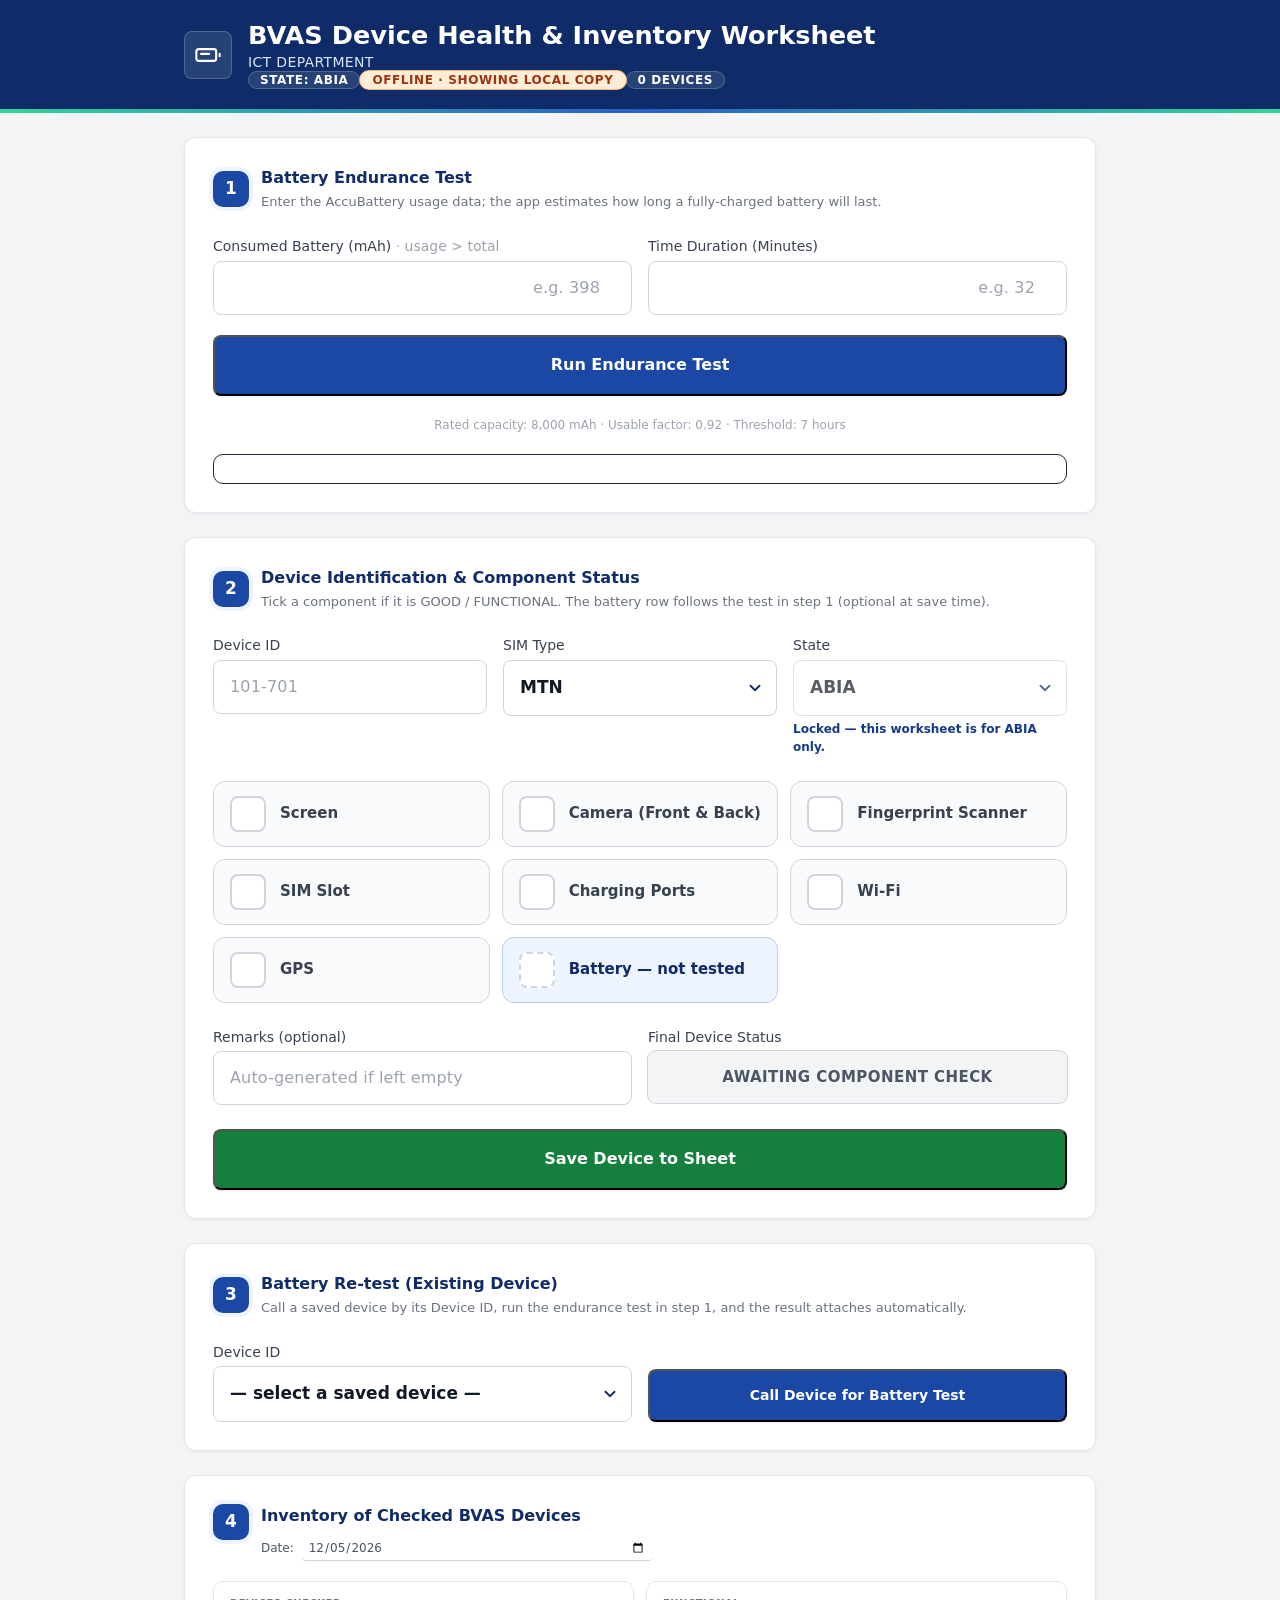
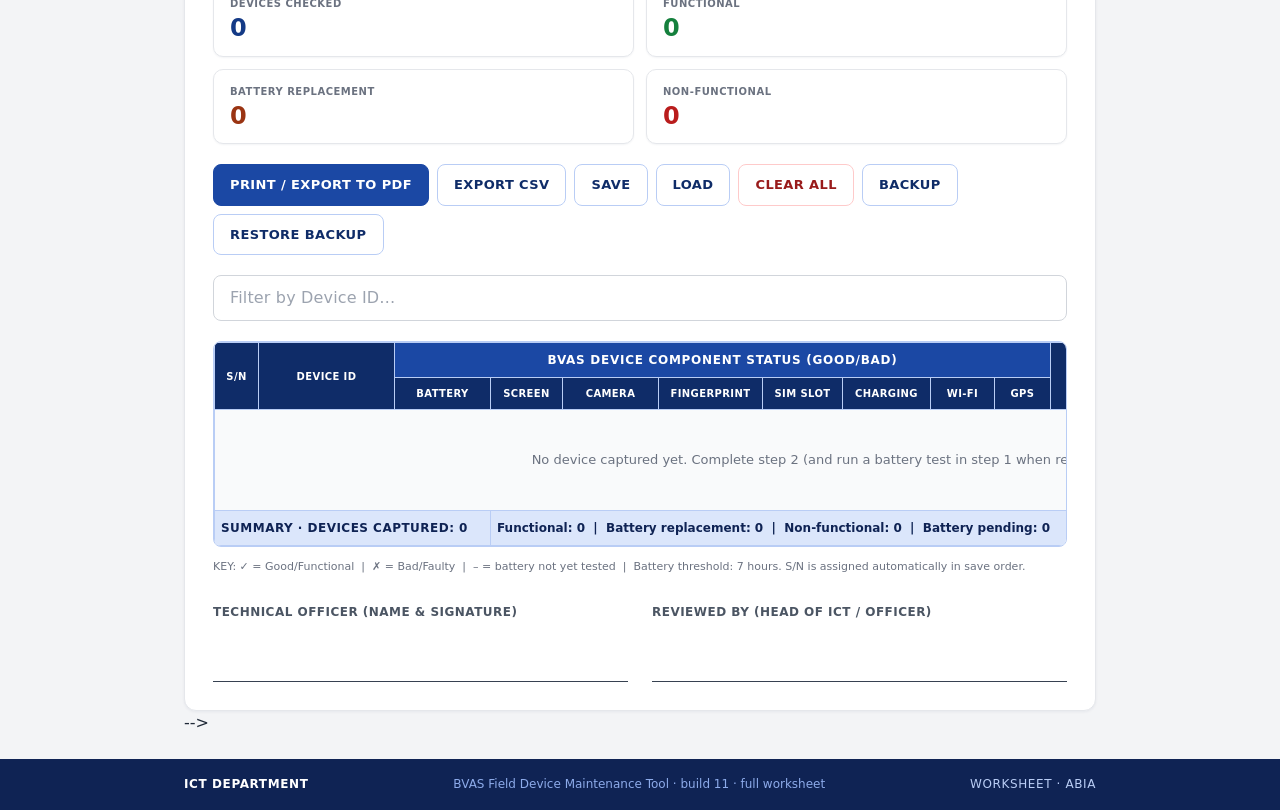
==== abia/index.html @ ea2f1282 "Full worksheet everywhere via path URLs (battery-calculator/<state>); generate per-state dirs; keep " ====
<!DOCTYPE html>
<html lang="en" class="scroll-smooth">
<head>
  <meta charset="UTF-8" />
  <meta name="viewport" content="width=device-width, initial-scale=1.0, viewport-fit=cover" />
  <meta name="description" content="Per-state BVAS device health and inventory worksheet for the ICT Department." />
  <title>BVAS Device Health &amp; Inventory Worksheet | ICT Department</title>
  <meta name="theme-color" content="#0f2354" />
  <link rel="stylesheet" href="styles.css?v=4" />
</head>
<body class="min-h-screen bg-gray-100 text-gray-800 flex flex-col">

  <!-- Header -->
  <header class="bg-brand-800 text-white">
    <div class="max-w-5xl mx-auto px-4 sm:px-6 py-5 flex items-center gap-4">
      <div class="flex h-12 w-12 shrink-0 items-center justify-center rounded-lg bg-white/10 ring-1 ring-white/20">
        <svg class="h-7 w-7 text-white" fill="none" viewBox="0 0 24 24" stroke="currentColor" stroke-width="1.8">
          <rect x="2" y="7" width="17" height="10" rx="2" />
          <path stroke-linecap="round" d="M22 11v2" />
          <path d="M6 11h7" stroke-linecap="round" />
        </svg>
      </div>
      <div class="min-w-0 flex-1">
        <h1 class="fluid-title font-bold leading-tight">BVAS Device Health &amp; Inventory Worksheet</h1>
        <p class="text-brand-100 text-xs sm:text-sm mt-0.5 tracking-wide uppercase">ICT Department</p>
        <div class="mt-1.5 flex flex-wrap items-center gap-1.5">
          <span id="stateChip" class="hidden items-center gap-1 rounded-full bg-white/10 ring-1 ring-white/20 px-3 py-1 text-xs font-bold uppercase tracking-wider"></span>
          <span id="statusPill" class="hidden items-center gap-1.5 rounded-full px-3 py-1 text-xs font-bold uppercase tracking-wider">
            <span id="statusDot" class="h-2 w-2 rounded-full"></span>
            <span id="statusText"></span>
          </span>
          <span id="countPill" class="hidden items-center rounded-full bg-white/10 ring-1 ring-white/20 px-3 py-1 text-xs font-bold uppercase tracking-wider"></span>
        </div>
      </div>
    </div>
    <div class="h-1 bg-gradient-to-r from-green-400 via-brand-500 to-green-400"></div>
  </header>

  <!-- Main -->
  <main class="flex-1 w-full max-w-5xl mx-auto px-4 sm:px-6 pt-6 pb-[max(1.5rem,env(safe-area-inset-bottom))]">

    <!-- Step 1 · Battery Endurance Test -->
    <section id="secBattery" class="card p-5 sm:p-7 no-print">
      <div class="flex items-center gap-3">
        <span class="step-chip">1</span>
        <div>
          <h2 class="section-title">Battery Endurance Test</h2>
          <p class="step-sub">Enter the AccuBattery usage data; the app estimates how long a fully-charged battery will last.</p>
        </div>
      </div>

      <form id="calcForm" class="mt-6 space-y-5">
        <div class="grid grid-cols-1 sm:grid-cols-2 gap-4">
          <label class="block">
            <span class="block text-sm font-medium text-gray-700 mb-1">
              Consumed Battery (mAh)
              <span class="font-normal text-gray-400">&middot; usage &gt; total</span>
            </span>
            <input id="consumed" type="number" inputmode="decimal" step="any" min="0" required placeholder="e.g. 398"
                   class="field text-right" />
          </label>
          <label class="block">
            <span class="block text-sm font-medium text-gray-700 mb-1">Time Duration (Minutes)</span>
            <input id="minutes" type="number" inputmode="decimal" step="any" min="0" required placeholder="e.g. 32"
                   class="field text-right" />
          </label>
        </div>

        <button type="submit"
                class="w-full rounded-lg bg-brand-600 px-4 py-4 text-base font-bold text-white hover:bg-brand-700 active:bg-brand-800 transition shadow-sm">
          Run Endurance Test
        </button>
        <p class="text-center text-xs text-gray-400">Rated capacity: 8,000 mAh &middot; Usable factor: 0.92 &middot; Threshold: 7 hours</p>
      </form>

      <div id="batteryBanner" class="banner hidden"></div>
    </section>

    <!-- Steps 2-4 (device entry / re-test / inventory) restored for shared mode; hidden on state links via .calc-only -->

    <section id="secDevice" class="card p-5 sm:p-7 mt-6 no-print step-beyond">
      <div class="flex items-center gap-3">
        <span class="step-chip">2</span>
        <div>
          <h2 class="section-title">Device Identification &amp; Component Status</h2>
          <p class="step-sub">Tick a component if it is GOOD / FUNCTIONAL. The battery row follows the test in step 1 (optional at save time).</p>
        </div>
      </div>

      <div class="grid grid-cols-1 sm:grid-cols-3 gap-4 mt-6">
        <label class="block">
          <span class="block text-sm font-medium text-gray-700 mb-1">Device ID</span>
          <input id="deviceId" type="text" autocomplete="off" required placeholder="101-701"
                 class="field uppercase" />
        </label>
        <label class="block">
          <span class="block text-sm font-medium text-gray-700 mb-1">SIM Type</span>
          <select id="simType" class="field">
            <option value="MTN">MTN</option>
            <option value="GLO">GLO</option>
            <option value="AIRTEL">AIRTEL</option>
            <option value="9MOBILE">9MOBILE</option>
            <option value="NO SIM">NO SIM</option>
          </select>
        </label>
        <label class="block">
          <span class="block text-sm font-medium text-gray-700 mb-1">State</span>
          <select id="fieldState" class="field"></select>
          <span id="stateLockNote" class="hidden mt-1 block text-xs font-semibold text-brand-700"></span>
        </label>
      </div>

      <div id="checkGrid" class="check-grid mt-6"></div>

      <div class="grid grid-cols-1 sm:grid-cols-2 gap-4 mt-6">
        <label class="block">
          <span class="block text-sm font-medium text-gray-700 mb-1">Remarks (optional)</span>
          <input id="remarks" type="text" autocomplete="off" placeholder="Auto-generated if left empty"
                 class="field" />
        </label>
        <div>
          <span class="block text-sm font-medium text-gray-700 mb-1">Final Device Status</span>
          <div id="finalStatus" class="final-badge bg-gray-100 text-gray-600 ring-gray-300">AWAITING COMPONENT CHECK</div>
        </div>
      </div>

      <button type="button" id="addDevice"
              class="mt-6 w-full rounded-lg bg-green-600 px-4 py-4 text-base font-bold text-white hover:bg-green-700 active:bg-green-800 transition shadow-sm">
        Save Device to Sheet
      </button>
      <p id="formMsg" class="mt-3 text-sm font-semibold text-red-700 hidden"></p>
    </section>
    <section id="secRetest" class="card p-5 sm:p-7 mt-6 no-print step-beyond">
      <div class="flex items-center gap-3">
        <span class="step-chip">3</span>
        <div>
          <h2 class="section-title">Battery Re-test (Existing Device)</h2>
          <p class="step-sub">Call a saved device by its Device ID, run the endurance test in step 1, and the result attaches automatically.</p>
        </div>
      </div>
      <div class="grid grid-cols-1 sm:grid-cols-2 gap-4 mt-6 items-end">
        <label class="block">
          <span class="block text-sm font-medium text-gray-700 mb-1">Device ID</span>
          <select id="retestSelect" class="field"><option value="">— select a saved device —</option></select>
        </label>
        <button type="button" id="retestBtn"
                class="rounded-lg bg-brand-600 px-4 py-3.5 text-sm font-bold text-white hover:bg-brand-700 transition shadow-sm">
          Call Device for Battery Test
        </button>
      </div>
    </section>
    <section id="secSheet" class="card p-5 sm:p-7 mt-6 step-beyond">
      <div class="flex items-start gap-3">
        <span class="step-chip">4</span>
        <div class="flex-1">
          <h2 class="section-title">Inventory of Checked BVAS Devices</h2>
          <div class="mt-2 grid grid-cols-1 sm:grid-cols-2 gap-x-6 gap-y-2 text-xs text-gray-600">
            <label class="flex items-center gap-2">Date:
              <input id="sheetDate" type="date" class="sheet-meta" /></label>
          </div>
        </div>
      </div>

      <div id="stats" class="grid grid-cols-2 sm:grid-cols-4 gap-3 mt-5 print:hidden"></div>

      <div class="flex flex-wrap gap-2 mt-5 print:hidden">
        <button type="button" id="printBtn" class="btn-tool btn-tool-primary">Print / Export to PDF</button>
        <button type="button" id="csvBtn" class="btn-tool">Export CSV</button>
        <button type="button" id="saveBtn" class="btn-tool">Save</button>
        <button type="button" id="loadBtn" class="btn-tool">Load</button>
        <button type="button" id="clearBtn" class="btn-tool btn-tool-danger">Clear All</button>
        <button type="button" id="backupBtn" class="btn-tool" title="Download a JSON backup of this worksheet">Backup</button>
        <button type="button" id="restoreBtn" class="btn-tool" title="Restore a JSON backup">Restore Backup</button>
        <input id="restoreFile" type="file" accept="application/json,.json" class="hidden" />
      </div>

      <div class="mt-5 print:hidden">
        <input id="filterInput" type="search" autocomplete="off" spellcheck="false"
               placeholder="Filter by Device ID…" class="field field-sm" aria-label="Filter by Device ID" />
      </div>

      <div class="table-scroll mt-5">
        <table class="sheet-table" id="inventoryTable">
          <colgroup>
            <col class="w-sn" /><col class="w-id" />
            <col class="w-batt" />
            <col class="w-screen" /><col class="w-camera" /><col class="w-fp" /><col class="w-simslot" />
            <col class="w-charge" /><col class="w-wifi" /><col class="w-gps" />
            <col class="w-sim" /><col class="w-rem" /><col class="w-act" />
          </colgroup>
          <thead class="thead-screen">
            <tr>
              <th rowspan="2" class="col-sn">S/N</th>
              <th rowspan="2" class="sticky-col sticky-col-2">Device ID</th>
              <th colspan="8" class="grp">BVAS Device Component Status (Good/Bad)</th>
              <th rowspan="2">SIM Type</th>
              <th rowspan="2" class="col-remarks">Remarks</th>
              <th rowspan="2" class="col-act print:hidden"></th>
            </tr>
            <tr>
              <th>Battery</th>
              <th>Screen</th>
              <th>Camera</th>
              <th>Finger&shy;print</th>
              <th>SIM Slot</th>
              <th>Charging</th>
              <th>Wi-Fi</th>
              <th>GPS</th>
            </tr>
          </thead>
          <thead class="thead-print">
            <tr>
              <th>S/N</th><th>Device ID</th><th>Battery</th><th>Screen</th><th>Camera</th>
              <th>Fingerprint</th><th>SIM Slot</th><th>Charging</th><th>Wi-Fi</th><th>GPS</th>
              <th>SIM Type</th><th>Remarks</th><th class="print:hidden"></th>
            </tr>
          </thead>
          <tbody id="inventoryBody"></tbody>
          <tfoot id="inventoryFoot"></tfoot>
        </table>
      </div>

      <p class="sheet-note">KEY: &check; = Good/Functional &nbsp;|&nbsp; &#10007; = Bad/Faulty &nbsp;|&nbsp; &ndash; = battery not yet tested &nbsp;|&nbsp; Battery threshold: 7 hours. S/N is assigned automatically in save order.</p>

      <div class="sign-grid">
        <div class="sign-box">
          <p class="sign-role">Technical Officer (Name &amp; Signature)</p>
          <input id="signOfficer" type="text" class="sign-line" autocomplete="off" />
        </div>
        <div class="sign-box">
          <p class="sign-role">Reviewed By (Head of ICT / Officer)</p>
          <input id="signReviewer" type="text" class="sign-line" autocomplete="off" />
        </div>
      </div>
    </section>
    -->
  </main>

  <!-- Footer -->
  <footer class="bg-brand-900 text-brand-200 print:hidden">
    <div class="max-w-5xl mx-auto px-4 sm:px-6 py-4 flex flex-col sm:flex-row items-center justify-between gap-2 text-xs">
      <span class="font-semibold text-white uppercase tracking-wider">ICT Department</span>
      <span class="text-brand-300" id="buildTag">BVAS Field Device Maintenance Tool</span>
      <span id="footerMeta" class="uppercase tracking-wider">Shared worksheet</span>
    </div>
  </footer>

  <!-- Result Modal -->
  <div id="modal" class="fixed inset-0 z-50 hidden items-center justify-center p-4" role="dialog" aria-modal="true" aria-labelledby="modalTitle">
    <div id="modalBackdrop" class="absolute inset-0 bg-brand-900/70"></div>
    <div class="modal-panel relative w-full max-w-md rounded-2xl bg-white shadow-2xl overflow-hidden">
      <div class="bg-brand-800 text-white px-6 py-4 flex items-center justify-between">
        <h2 id="modalTitle" class="text-base font-bold uppercase tracking-wide">Battery Health Result</h2>
        <button id="modalClose" aria-label="Close"
                class="flex h-8 w-8 items-center justify-center rounded-full bg-white/10 hover:bg-white/20 transition">
          <svg class="h-4 w-4" fill="none" viewBox="0 0 24 24" stroke="currentColor" stroke-width="2">
            <path stroke-linecap="round" d="M6 18L18 6M6 6l12 12" />
          </svg>
        </button>
      </div>

      <div class="px-6 py-6">
        <div id="mStatusBadge" class="rounded-lg px-5 py-4 text-center fluid-badge font-extrabold tracking-wide ring-1 bg-green-100 text-green-800 ring-green-300">
          FUNCTIONAL
        </div>

        <p id="mTarget" class="hidden mt-4 rounded-lg bg-brand-50 border border-brand-200 px-4 py-2.5 text-sm font-bold text-brand-800 text-center"></p>

        <div class="mt-5 rounded-lg bg-brand-800 text-white text-center px-4 py-8">
          <p class="text-xs uppercase tracking-widest text-brand-200 font-medium">Estimated Battery Life</p>
          <div class="mt-2 fluid-num font-black leading-none" id="mLifeHours">9.86</div>
          <div class="text-brand-200 text-sm font-semibold mt-1">Hours</div>
        </div>

        <p id="mRecommendation" class="mt-5 rounded-lg bg-emerald-50 border border-emerald-200 px-4 py-3 text-sm text-emerald-800">
          Battery is within acceptable endurance limits.
        </p>

        <button id="mDone" type="button"
                class="mt-6 w-full rounded-lg bg-brand-600 px-4 py-3.5 text-base font-bold text-white hover:bg-brand-700 transition">
          Close
        </button>
      </div>
    </div>
  </div>

  <script>
    const $ = (id) => document.getElementById(id);

    const RATED_CAPACITY = 8000;
    const USABLE_FACTOR = 0.92;
    const MIN_THRESHOLD_HOURS = 7;
    const STORAGE_KEY_BASE = "bvas_inventory_v3";

    const COMPONENTS = [
      { key: "screen",      label: "Screen" },
      { key: "camera",      label: "Camera (Front & Back)" },
      { key: "fingerprint", label: "Fingerprint Scanner" },
      { key: "sim",         label: "SIM Slot" },
      { key: "charging",    label: "Charging Ports" },
      { key: "wifi",        label: "Wi-Fi" },
      { key: "gps",         label: "GPS" }
    ];

    const FUNCTIONAL_COMPONENTS = COMPONENTS.filter((c) => c.key !== "sim");

    const STATES = ["OGUN","ABIA","ADAMAWA","AKWA IBOM","ALABA","ANAMBRA","BAUCHI","BAYELSA","BENUE","BORNO",
      "CROSS RIVER","DELTA","EBONYI","EDO","EKITI","ENUGU","GOMBE","IMO","JIGAWA","KADUNA","KANO","KATSINA",
      "KEBBI","KOGI","KWARA","LAGOS","NASSARAWA","NIGER","OGOMO","OSUN","OYO","PLATEAU","RIVERS","SOKOTO",
      "TARABA","YOBE","ZAMFARA","FCT ABUJA"];

    function normalizeState(s) {
      return String(s || "").toUpperCase()
        .replace(/[-_\s]+/g, " ")
        .replace(/\s*STATE\b/g, "")
        .replace(/\s*FCT\b/g, "")
        .trim();
    }
    const STATE_LOOKUP = {};
    STATES.forEach((s) => { STATE_LOOKUP[normalizeState(s)] = s; });
    STATE_LOOKUP["FCT"] = "FCT ABUJA";
    STATE_LOOKUP["ABUJA"] = "FCT ABUJA";
    // State comes from the URL path: /battery-calculator/ogun  (or /ogun on a LAN root).
    // Legacy ?state=ogun links still work as a fallback. Same LOCKED_STATE => same
    // localStorage key and DB table, so existing data carries over between the two forms.
    function stateFromPath() {
      const segs = String(window.location.pathname || "/").split("/").filter(Boolean);
      let last = segs[segs.length - 1];
      if (last === "index.html") last = segs[segs.length - 2] || "";
      return last || "";
    }
    const RAW_STATE = stateFromPath() || new URLSearchParams(window.location.search).get("state") || "";
    const LOCKED_STATE = STATE_LOOKUP[normalizeState(RAW_STATE)] || null;

    const CALC_ONLY = false;

    function storageKey() {
      return LOCKED_STATE ? STORAGE_KEY_BASE + "_" + LOCKED_STATE.replace(/\s+/g, "_") : STORAGE_KEY_BASE;
    }

    /* ---------- Supabase (per-state database) ----------
       Talks to Supabase's REST API (PostgREST) directly with fetch —
       no external SDK/CDN required. Keys from:
       Dashboard -> Project Settings -> API -> Project URL / anon public key.
       Only active on a state URL (path or legacy ?state=); always syncs to bvas_devices_<state>. */
    const SUPABASE_URL = "https://fabdxxznbalfnsbttqqn.supabase.co";
    const SUPABASE_ANON_KEY = "eyJhbGciOiJIUzI1NiIsInR5cCI6IkpXVCJ9.eyJpc3MiOiJzdXBhYmFzZSIsInJlZiI6ImZhYmR4eHpuYmFsZm5zYnR0cXFuIiwicm9sZSI6ImFub24iLCJpYXQiOjE3OTAyNDQ0MTQsImV4cCI6MjEwNTgyMDQxNH0.NcQRrm9iUop2dutFfPpXwJ6KgTdkyIgj8CZdEdcbaCE";

    const DB = { enabled: false, base: null, table: null };

    function stateTable(name) {
      return "bvas_devices_" + String(name).toLowerCase().replace(/\s+/g, "_");
    }

    function dbHeaders(prefer) {
      const h = {
        "apikey": SUPABASE_ANON_KEY,
        "Authorization": "Bearer " + SUPABASE_ANON_KEY,
        "Content-Type": "application/json"
      };
      if (prefer) h["Prefer"] = prefer;
      return h;
    }

    function configureDb() {
      if (!LOCKED_STATE) return;
      if (!SUPABASE_URL || !SUPABASE_ANON_KEY) { setDbStatus("warn", "db not configured"); return; }
      if (typeof fetch !== "function") { setDbStatus("warn", "no network \u00b7 local only"); return; }
      DB.base = SUPABASE_URL + "/rest/v1";
      DB.table = stateTable(LOCKED_STATE);
      DB.enabled = true;
    }

    function deviceToRow(d) {
      const c = d.comp || {};
      return {
        device_id: d.deviceId,
        ts: d.ts || Date.now(),
        sim_type: d.simType || null,
        state: d.state || LOCKED_STATE,
        screen: !!c.screen, camera: !!c.camera, fingerprint: !!c.fingerprint,
        sim: !!c.sim, charging: !!c.charging, wifi: !!c.wifi, gps: !!c.gps,
        battery_ok: d.batteryOk,
        battery_hours: d.hours,
        status: d.status || null,
        remarks: d.remarks || null
      };
    }

    function rowToDevice(r) {
      return {
        deviceId: r.device_id,
        ts: r.ts,
        simType: r.sim_type,
        state: r.state,
        comp: {
          screen: !!r.screen, camera: !!r.camera, fingerprint: !!r.fingerprint,
          sim: !!r.sim, charging: !!r.charging, wifi: !!r.wifi, gps: !!r.gps
        },
        batteryOk: r.battery_ok,
        hours: r.battery_hours,
        status: r.status,
        remarks: r.remarks
      };
    }

    async function dbUpsert(d) {
      if (!DB.enabled) return true;
      try {
        const res = await fetch(DB.base + "/" + DB.table + "?on_conflict=device_id", {
          method: "POST",
          headers: dbHeaders("resolution=merge-duplicates,return=representation"),
          body: JSON.stringify([deviceToRow(d)])
        });
        if (!res.ok) throw new Error("HTTP " + res.status);
        return true;
      } catch (e) { return false; }
    }

    async function dbDelete(id) {
      if (!DB.enabled) return true;
      try {
        const res = await fetch(DB.base + "/" + DB.table + "?device_id=eq." + encodeURIComponent(id), {
          method: "DELETE",
          headers: dbHeaders()
        });
        if (!res.ok) throw new Error("HTTP " + res.status);
        return true;
      } catch (e) { return false; }
    }

    async function dbFetch() {
      if (!DB.enabled) return null;
      const res = await fetch(DB.base + "/" + DB.table + "?select=*&order=ts.asc", { headers: dbHeaders() });
      if (!res.ok) throw new Error("HTTP " + res.status);
      const data = await res.json();
      return (Array.isArray(data) ? data : []).map(rowToDevice);
    }

    async function dbClear() {
      if (!DB.enabled) return true;
      try {
        const res = await fetch(DB.base + "/" + DB.table + "?select=id", { headers: dbHeaders() });
        if (!res.ok) throw new Error("HTTP " + res.status);
        const rows = await res.json();
        const ids = (Array.isArray(rows) ? rows : []).map((r) => r.id);
        for (let i = 0; i < ids.length; i += 20) {
          const part = ids.slice(i, i + 20);
          const r = await fetch(DB.base + "/" + DB.table + "?id=in.(" + part.join(",") + ")", {
            method: "DELETE",
            headers: dbHeaders()
          });
          if (!r.ok) throw new Error("HTTP " + r.status);
        }
        return true;
      } catch (e) { return false; }
    }

    const els = {
      form: $("calcForm"),
      consumed: $("consumed"),
      minutes: $("minutes"),
      batteryBanner: $("batteryBanner"),
      deviceId: $("deviceId"),
      simType: $("simType"),
      fieldState: $("fieldState"),
      checkGrid: $("checkGrid"),
      remarks: $("remarks"),
      finalStatus: $("finalStatus"),
      addDevice: $("addDevice"),
      formMsg: $("formMsg"),
      retestSelect: $("retestSelect"),
      retestBtn: $("retestBtn"),
      sheetDate: $("sheetDate"),
      inventoryBody: $("inventoryBody"),
      inventoryFoot: $("inventoryFoot"),
      printBtn: $("printBtn"),
      csvBtn: $("csvBtn"),
      saveBtn: $("saveBtn"),
      loadBtn: $("loadBtn"),
      clearBtn: $("clearBtn"),
      backupBtn: $("backupBtn"),
      restoreBtn: $("restoreBtn"),
      restoreFile: $("restoreFile"),
      stats: $("stats"),
      filterInput: $("filterInput"),
      statusPill: $("statusPill"),
      statusDot: $("statusDot"),
      statusText: $("statusText"),
      countPill: $("countPill"),
      footerMeta: $("footerMeta"),
      signOfficer: $("signOfficer"),
      signReviewer: $("signReviewer"),
      modal: $("modal"),
      backdrop: $("modalBackdrop"),
      modalClose: $("modalClose"),
      mDone: $("mDone"),
      mStatusBadge: $("mStatusBadge"),
      mLifeHours: $("mLifeHours"),
      mRecommendation: $("mRecommendation"),
      mTarget: $("mTarget")
    };

    let pending = null;      // { hours, ok } — battery result awaiting attach
    let retestTarget = null; // deviceId being re-tested
    let devices = [];

    /* ---------- helpers ---------- */

    function fmt(n, digits) {
      if (!isFinite(n)) return "\u2014";
      return n.toLocaleString("en-US", { maximumFractionDigits: digits, minimumFractionDigits: 0 });
    }

    function esc(s) {
      return String(s == null ? "" : s)
        .replace(/&/g, "&amp;").replace(/</g, "&lt;").replace(/>/g, "&gt;")
        .replace(/"/g, "&quot;");
    }

    function setBadge(badge, tone, label) {
      badge.textContent = label;
      badge.className = "rounded-lg px-5 py-4 text-center fluid-badge font-extrabold tracking-wide ring-1 transition-all " + tone;
    }

    function mark(ok) { return ok ? "\u2713" : "\u2717"; }

    function compInput(key) { return $("comp_" + key); }
    function isChecked(key) { return compInput(key).checked; }

    function findDevice(id) {
      return devices.find((d) => d.deviceId === id);
    }

    function statusOf(d) {
      const hw = FUNCTIONAL_COMPONENTS.every((c) => d.comp[c.key]);
      if (!hw) return "NON-FUNCTIONAL";
      if (d.batteryOk === true) return "FUNCTIONAL";
      if (d.batteryOk === false) return "BATTERY REPLACEMENT REQUIRED";
      return "PENDING BATTERY TEST";
    }

    /* ---------- component checklist ---------- */

    function buildChecklist() {
      els.checkGrid.innerHTML = COMPONENTS.map((c) => `
        <label class="check-item" data-comp="${c.key}">
          <input type="checkbox" id="comp_${c.key}" />
          <span class="check-box" aria-hidden="true"><svg viewBox="0 0 24 24"><path d="M4 12.5l5 5L20 6.5" fill="none" stroke="currentColor" stroke-width="3" stroke-linecap="round" stroke-linejoin="round"/></svg></span>
          <span class="check-label">${esc(c.label)}</span>
        </label>`).join("") + `
        <div class="check-item is-auto" data-comp="battery" id="batteryItem">
          <span class="check-box is-auto" id="batteryBox" aria-hidden="true"><svg viewBox="0 0 24 24"><path d="M4 12.5l5 5L20 6.5" fill="none" stroke="currentColor" stroke-width="3" stroke-linecap="round" stroke-linejoin="round"/></svg></span>
          <span class="check-label" id="batteryLabel">Battery &mdash; not tested</span>
        </div>`;
      COMPONENTS.forEach((c) => $("comp_" + c.key).addEventListener("change", renderFinalStatus));
    }

    function setBattery(ok, hours) {
      const item = $("batteryItem");
      if (!item) return;
      item.classList.toggle("on", ok === true);
      item.classList.toggle("weak", ok === false);
      $("batteryLabel").innerHTML =
        ok === true   ? `Battery OK (&gt;7hrs) &middot; ${fmt(hours, 2)}h` :
        ok === false  ? `Battery Weak (&lt;7hrs) &middot; ${fmt(hours, 2)}h` :
                        "Battery &mdash; not tested";
    }

    function hardwareAllTicked() {
      return FUNCTIONAL_COMPONENTS.every((c) => isChecked(c.key));
    }

    function renderFinalStatus() {
      const fs = els.finalStatus;
      if (!fs) return;
      const hw = hardwareAllTicked();
      if (!hw) {
        fs.className = "final-badge bg-red-100 text-red-800 ring-red-300";
        fs.textContent = "NON-FUNCTIONAL";
      } else if (pending && pending.ok) {
        fs.className = "final-badge bg-green-100 text-green-800 ring-green-300";
        fs.textContent = "FUNCTIONAL";
      } else if (pending && !pending.ok) {
        fs.className = "final-badge bg-orange-100 text-orange-800 ring-orange-300";
        fs.textContent = "BATTERY REPLACEMENT REQUIRED";
      } else {
        fs.className = "final-badge bg-gray-100 text-gray-600 ring-gray-300";
        fs.textContent = "PENDING BATTERY TEST";
      }
    }

    /* ---------- battery banner (step 1) ---------- */

    function renderBanner() {
      const b = els.batteryBanner;
      if (!pending) {
        b.className = "banner hidden";
        b.innerHTML = "";
        return;
      }
      const tone = pending.ok ? "banner-ok" : "banner-warn";
      const who = CALC_ONLY
        ? "Run the test again, or discard this result."
        : (retestTarget
          ? `Will attach to <strong>${esc(retestTarget)}</strong> automatically.`
          : "Will attach to the next device you save.");
      b.className = `banner ${tone}`;
      b.innerHTML = `
        <span class="banner-icon">${pending.ok ? "\u2713" : "\u2717"}</span>
        <span class="banner-text">Endurance result ready: <strong>${fmt(pending.hours, 2)} h</strong>
          &middot; ${pending.ok ? "Battery OK" : "Battery Weak"} &middot; ${who}</span>
        <button type="button" id="detachBattery" class="banner-x" title="Discard result">&times;</button>`;
      $("detachBattery").addEventListener("click", () => {
        pending = null;
        retestTarget = null;
        setBattery(null);
        renderBanner();
        renderFinalStatus();
      });
    }

    /* ---------- battery assessment ---------- */

    function openModal(realistic, valid, retestId) {
      els.modal.classList.remove("hidden");
      els.modal.classList.add("flex");

      const mt = els.mTarget;
      mt.className = "mt-4 rounded-lg bg-brand-50 border border-brand-200 px-4 py-2.5 text-sm font-bold text-brand-800 text-center" +
        (retestId && valid ? "" : " hidden");
      mt.textContent = retestId && valid
        ? "Battery result " + fmt(realistic, 2) + "h attached to " + retestId + "."
        : "";

      if (!valid) {
        setBadge(els.mStatusBadge, "bg-gray-100 text-gray-600 ring-gray-300", "INVALID INPUT");
        els.mLifeHours.textContent = "\u2014";
        els.mRecommendation.className = "mt-5 rounded-lg bg-gray-100 border border-gray-200 px-4 py-3 text-sm text-gray-600";
        els.mRecommendation.textContent = "Please enter valid values greater than zero for Consumed Battery and Time Duration.";
        return;
      }

      els.mLifeHours.textContent = fmt(realistic, 2);

      if (realistic < MIN_THRESHOLD_HOURS) {
        setBadge(els.mStatusBadge, "bg-red-100 text-red-800 ring-red-300", "BATTERY REPLACEMENT REQUIRED");
        els.mRecommendation.className = "mt-5 rounded-lg bg-red-50 border border-red-200 px-4 py-3 text-sm font-bold uppercase text-red-800";
        els.mRecommendation.textContent = "Non-functional";
      } else {
        setBadge(els.mStatusBadge, "bg-green-100 text-green-800 ring-green-300", "FUNCTIONAL");
        els.mRecommendation.className = "mt-5 rounded-lg bg-emerald-50 border border-emerald-200 px-4 py-3 text-sm text-emerald-800";
        els.mRecommendation.textContent = "Battery is within acceptable endurance limits.";
      }
    }

    function closeModal() {
      els.modal.classList.add("hidden");
      els.modal.classList.remove("flex");
      if (retestTarget && pending) applyRetest();
    }

    function runAssessment() {
      const consumed = parseFloat(els.consumed.value);
      const minutes = parseFloat(els.minutes.value);
      const valid = [consumed, minutes].every((n) => Number.isFinite(n) && n > 0);

      if (!valid) {
        openModal(null, false, retestTarget);
        return;
      }

      const timeHours = minutes / 60;
      const avgCurrent = consumed / timeHours;
      const realistic = (RATED_CAPACITY / avgCurrent) * USABLE_FACTOR;

      pending = { hours: realistic, ok: realistic >= MIN_THRESHOLD_HOURS };
      setBattery(pending.ok, realistic);
      renderFinalStatus();
      renderBanner();

      const targetId = retestTarget;
      if (targetId) applyRetest();

      openModal(realistic, true, targetId);
    }

    function applyRetest() {
      const d = findDevice(retestTarget);
      if (d) {
        if (!pending) {
          flash(`Battery test for <strong>${esc(d.deviceId)}</strong> cancelled — no result to attach.`, true);
        } else {
          d.hours = pending.hours;
          d.batteryOk = pending.ok;
          d.status = statusOf(d);
          if (!d.remarks || d.remarks === "Battery test pending") d.remarks = autoRemarks(d);
          renderTable();
          persist();
          if (DB.enabled) dbUpsert(d).then((ok) => setDbStatus(ok ? "ok" : "warn", ok ? "online \u00b7 " + DB.table.replace(/^bvas_devices_/, "") : "offline \u00b7 saved locally"));
          flash(`Battery result <strong>${fmt(pending.hours, 2)} h</strong> (${d.batteryOk ? "OK" : "WEAK"}) accepted and attached to <strong>${esc(d.deviceId)}</strong> &rarr; ${d.status}.`, false);
        }
      } else if (retestTarget) {
        flash(`Device <strong>${esc(retestTarget)}</strong> no longer on the sheet — result not attached.`, true);
      }
      pending = null;
      retestTarget = null;
      setBattery(null);
      renderFinalStatus();
      renderBanner();
    }

    /* ---------- device capture ---------- */

    function autoRemarks(d) {
      const bad = COMPONENTS.filter((c) => !d.comp[c.key]).map((c) => c.label);
      if (bad.length) return "Faulty: " + bad.join(", ");
      if (d.batteryOk === false) return "Battery replacement required";
      if (d.batteryOk === null) return "Battery test pending";
      return "";
    }

    function maskDeviceId(raw) {
      const digits = String(raw).replace(/\D/g, "").slice(0, 7);
      if (digits.length < 3) return digits;
      return digits.slice(0, 3) + "-" + digits.slice(3);
    }

    async function saveDevice() {
      const id = maskDeviceId(els.deviceId.value).replace(/-$/, "");
      if (!id) return flash("Enter the Device ID.", true);

      const comp = {};
      COMPONENTS.forEach((c) => { comp[c.key] = isChecked(c.key); });

      if (findDevice(id)) return flash(`Device ID <strong>${esc(id)}</strong> is already on the sheet — duplicate not saved.`, true);

      const d = { deviceId: id, ts: Date.now() };
      d.comp = comp;
      d.simType = els.simType.value;
      d.state = els.fieldState.value;
      if (pending) {
        d.hours = pending.hours;
        d.batteryOk = pending.ok;
        if (!d.remarks || d.remarks === "Battery test pending") d.remarks = autoRemarks(d);
      } else {
        d.hours = null;
        d.batteryOk = null;
      }
      d.status = statusOf(d);
      d.remarks = els.remarks.value.trim() || autoRemarks(d);

      devices.push(d);
      if (pending) { pending = null; renderBanner(); }

      renderTable();
      persist();
      if (DB.enabled) {
        const ok = await dbUpsert(d);
        setDbStatus(ok ? "ok" : "warn", ok ? "online \u00b7 " + DB.table.replace(/^bvas_devices_/, "") : "offline \u00b7 saved locally");
      }
      resetForm();
      flash(`${d.deviceId} saved on the sheet${d.batteryOk === null ? " — battery test still pending." : "."}`, false);
    }

    function resetForm() {
      els.deviceId.value = "";
      els.remarks.value = "";
      COMPONENTS.forEach((c) => { compInput(c.key).checked = false; });
      setBattery(null);
      renderFinalStatus();
      els.deviceId.focus();
    }

    function flash(msg, isError) {
      if (!els.formMsg) return;
      els.formMsg.innerHTML = msg;
      els.formMsg.className = "mt-3 text-sm font-semibold " + (isError ? "text-red-700" : "text-green-700");
      clearTimeout(flash._t);
      flash._t = setTimeout(() => els.formMsg.classList.add("hidden"), 5000);
    }

    /* ---------- inventory ---------- */

    function batteryCell(d) {
      if (d.batteryOk === true)  return `<span class="tag tag-ok">${mark(true)} ${fmt(d.hours, 2)}h</span>`;
      if (d.batteryOk === false) return `<span class="tag tag-bad">${mark(false)} ${fmt(d.hours, 2)}h</span>`;
      return `<span class="tag tag-pending">&ndash; pending</span>`;
    }

    function renderStats() {
      const count = (s) => devices.filter((d) => d.status === s).length;
      els.stats.innerHTML = `
        <div class="stat-card"><span class="stat-label">Devices Checked</span><span class="stat-value stat-brand">${devices.length}</span></div>
        <div class="stat-card"><span class="stat-label">Functional</span><span class="stat-value stat-green">${count("FUNCTIONAL")}</span></div>
        <div class="stat-card"><span class="stat-label">Battery Replacement</span><span class="stat-value stat-orange">${count("BATTERY REPLACEMENT REQUIRED")}</span></div>
        <div class="stat-card"><span class="stat-label">Non-functional</span><span class="stat-value stat-red">${count("NON-FUNCTIONAL")}</span></div>`;
    }

    function renderTable() {
      renderStats();
      els.countPill.classList.remove("hidden");
      els.countPill.textContent = devices.length + " device" + (devices.length === 1 ? "" : "s");

      const term = (els.filterInput.value || "").trim().toUpperCase();
      const shown = term ? devices.filter((d) => d.deviceId.toUpperCase().includes(term)) : devices;

      if (!devices.length) {
        els.inventoryBody.innerHTML = `<tr class="empty-row"><td colspan="13">No device captured yet. Complete step 2 (and run a battery test in step 1 when ready).</td></tr>`;
      } else if (!shown.length) {
        els.inventoryBody.innerHTML = `<tr class="empty-row"><td colspan="13">No device with ID matching &ldquo;${esc(term)}&rdquo; was found.</td></tr>`;
      } else {
        const shownIds = new Set(shown.map((d) => d.deviceId));
        els.inventoryBody.innerHTML = devices.map((d, i) => {
          if (!shownIds.has(d.deviceId)) return "";
          return `
          <tr>
          <td class="c col-sn">${i + 1}</td>
          <td class="id sticky-col sticky-col-2">${esc(d.deviceId)}</td>
          <td class="c col-batt ${d.batteryOk === false ? "bad" : d.batteryOk === true ? "ok" : ""}">${batteryCell(d)}</td>
          ${COMPONENTS.map((c) => `<td class="c ${d.comp[c.key] ? "ok" : "bad"}">${mark(d.comp[c.key])}</td>`).join("")}
          <td class="c simspec">${esc(d.simType || "\u2014")}</td>
          <td class="col-remarks">${esc(d.remarks)}</td>
          <td class="c row-act print:hidden">
            <button type="button" class="row-btn" data-act="batt" data-id="${esc(d.deviceId)}" title="Battery re-test">
              <svg viewBox="0 0 24 24" width="14" height="14" fill="none" stroke="currentColor" stroke-width="2"><rect x="2" y="7" width="17" height="10" rx="2"/><path d="M22 11v2M6 11h7"/></svg>
            </button>
            <button type="button" class="row-btn row-btn-del" data-act="del" data-id="${esc(d.deviceId)}" title="Remove device">
              <svg viewBox="0 0 24 24" width="14" height="14" fill="none" stroke="currentColor" stroke-width="2"><path stroke-linecap="round" d="M6 18L18 6M6 6l12 12"/></svg>
            </button>
          </td>
        </tr>`;
        }).join("");
      }

      els.inventoryBody.querySelectorAll(".row-btn").forEach((btn) => {
        btn.addEventListener("click", () => {
          const id = btn.getAttribute("data-id");
          if (btn.getAttribute("data-act") === "batt") startRetest(id);
          else if (confirm("Remove " + id + " from the sheet?")) {
            devices = devices.filter((d) => d.deviceId !== id);
            renderTable();
            persist();
            if (DB.enabled) dbDelete(id);
          }
        });
      });

      const total = devices.length;
      const count = (s) => devices.filter((d) => d.status === s).length;
      els.inventoryFoot.innerHTML = `<tr class="sum-row">
        <td colspan="3" class="sum-label">Summary &middot; Devices captured: ${total}</td>
        <td colspan="11" class="sum-text">
          Functional: <strong>${count("FUNCTIONAL")}</strong> &nbsp;|&nbsp;
          Battery replacement: <strong>${count("BATTERY REPLACEMENT REQUIRED")}</strong> &nbsp;|&nbsp;
          Non-functional: <strong>${count("NON-FUNCTIONAL")}</strong> &nbsp;|&nbsp;
          Battery pending: <strong>${count("PENDING BATTERY TEST")}</strong>
        </td>
      </tr>`;

      // retest dropdown
      const cur = els.retestSelect.value;
      els.retestSelect.innerHTML = '<option value="">— select a saved device —</option>' +
        devices.map((d) => `<option value="${esc(d.deviceId)}">${esc(d.deviceId)} · ${d.status}${d.batteryOk === null ? "" : d.batteryOk ? " (battery OK)" : " (battery weak)"}</option>`).join("");
      els.retestSelect.value = devices.some((d) => d.deviceId === cur) ? cur : "";
    }

    function startRetest(id) {
      if (!findDevice(id)) return;
      retestTarget = id;
      els.retestSelect.value = id;
      renderBanner();
      $("secBattery").scrollIntoView({ behavior: "smooth", block: "start" });
      flash(`Battery test in progress for <strong>${esc(id)}</strong> — run the test in step 1 and the result attaches automatically.`, false);
      els.consumed.focus();
    }

    /* ---------- persistence / export ---------- */

    function snapshot() {
      return {
        v: 3,
        devices: devices,
        meta: {
          date: els.sheetDate.value,
          officer: els.signOfficer.value,
          reviewer: els.signReviewer.value
        }
      };
    }

    function persist() {
      try { localStorage.setItem(storageKey(), JSON.stringify(snapshot())); } catch (e) {}
    }

    function restore(data) {
      devices = (Array.isArray(data.devices) ? data.devices : []).map((d) => {
        d.batteryOk = d.batteryOk === undefined ? null : d.batteryOk;
        d.status = statusOf(d);
        return d;
      });
      const m = data.meta || {};
      els.sheetDate.value = m.date || "";
      els.signOfficer.value = m.officer || "";
      els.signReviewer.value = m.reviewer || "";
      renderTable();
    }

    /* ---------- Supabase sync helpers ---------- */

    function setDbStatus(mode, msg) {
      const pill = els.statusPill, dot = els.statusDot, text = els.statusText;
      if (!pill || !LOCKED_STATE) return;
      pill.classList.remove("hidden");
      if (mode === "off") { pill.classList.add("hidden"); return; }
      if (mode === "ok") {
        pill.className = "items-center gap-1.5 rounded-full ring-1 px-3 py-1 text-xs font-bold uppercase tracking-wider inline-flex bg-green-100 text-green-800 ring-green-300";
        dot.className = "h-2 w-2 rounded-full bg-green-500";
        text.textContent = "Online \u00b7 " + LOCKED_STATE;
        pill.title = "Last sync: " + new Date().toLocaleTimeString([], { hour: "2-digit", minute: "2-digit" });
      } else {
        pill.className = "items-center gap-1.5 rounded-full ring-1 px-3 py-1 text-xs font-bold uppercase tracking-wider inline-flex bg-orange-100 text-orange-800 ring-orange-300";
        dot.className = "h-2 w-2 rounded-full bg-orange-500";
        text.textContent = msg || "Offline";
        pill.title = "";
      }
    }

    async function loadFromDb() {
      if (!DB.enabled) return;
      setDbStatus("warn", "syncing\u2026");
      try {
        const rows = await dbFetch();
        const byId = new Map();
        devices.forEach((d) => byId.set(d.deviceId, d));
        rows.forEach((r) => {
          const ex = byId.get(r.deviceId) || {};
          byId.set(r.deviceId, Object.assign({}, ex, r));
        });
        devices = Array.from(byId.values());
        devices.forEach((d) => { d.status = statusOf(d); d.comp = d.comp || {}; });
        devices.sort((a, b) => (a.ts || 0) - (b.ts || 0));
        renderTable();
        persist();
        setDbStatus("ok", "online \u00b7 " + DB.table.replace(/^bvas_devices_/, ""));
      } catch (e) {
        setDbStatus("warn", "offline \u00b7 showing local copy");
      }
    }

    function download(name, text, type) {
      const url = URL.createObjectURL(new Blob([text], { type: type }));
      const a = document.createElement("a");
      a.href = url;
      a.download = name;
      document.body.appendChild(a);
      a.click();
      a.remove();
      setTimeout(() => URL.revokeObjectURL(url), 1000);
    }

    function exportCsv() {
      if (!devices.length) return flash("Nothing to export yet.", true);
      const head = ["S/N", "Device ID", "Battery", "Battery Hours", "Screen", "Camera", "Fingerprint", "SIM Slot", "Charging Ports", "Wi-Fi", "GPS", "SIM Type", "Final Status", "Remarks", "State"];
      const q = (v) => '"' + String(v == null ? "" : v).replace(/"/g, '""') + '"';
      const lines = devices.map((d, i) => [
        i + 1, d.deviceId,
        d.batteryOk === null ? "PENDING" : d.batteryOk ? "GOOD" : "BAD",
        d.hours == null ? "" : d.hours.toFixed(2),
        ...COMPONENTS.map((c) => d.comp[c.key] ? "GOOD" : "BAD"),
        d.simType, d.status, d.remarks, d.state
      ].map(q).join(","));
      download("bvas-inventory.csv", head.map(q).join(",") + "\n" + lines.join("\n"), "text/csv;charset=utf-8");
    }

    function exportBackup() {
      if (!devices.length) return flash("Nothing to back up yet.", true);
      const name = "bvas-backup-" + (LOCKED_STATE || "shared").toLowerCase().replace(/\s+/g, "-") + "-" + new Date().toISOString().slice(0, 10) + ".json";
      download(name, JSON.stringify(snapshot(), null, 2), "application/json");
    }

    function restoreBackupFile() {
      const f = els.restoreFile.files && els.restoreFile.files[0];
      if (!f) return;
      const read = new FileReader();
      read.onload = () => {
        try {
          const data = JSON.parse(read.result);
          if (!Array.isArray(data.devices)) throw new Error("not a worksheet backup");
          restore(data);
          persist();
          flash("Backup restored \u2014 " + devices.length + " device" + (devices.length === 1 ? "" : "s") + ".", false);
        } catch (e) {
          flash("Invalid backup file.", true);
        }
      };
      read.readAsText(f);
      els.restoreFile.value = "";
    }

    /* ---------- wiring ---------- */

    if (LOCKED_STATE) {
      $("stateChip").textContent = "State: " + LOCKED_STATE;
      $("stateChip").classList.remove("hidden");
      $("stateChip").classList.add("inline-flex");
    }
    els.footerMeta.textContent = CALC_ONLY
      ? (LOCKED_STATE ? "Battery calculator \u00b7 " + LOCKED_STATE : "Battery calculator")
      : (LOCKED_STATE ? "Worksheet \u00b7 " + LOCKED_STATE : "Shared worksheet");
    $("buildTag").textContent = "BVAS Field Device Maintenance Tool \u00b7 build 11 \u00b7 " + (CALC_ONLY ? "calculator only" : "full worksheet");
    if (CALC_ONLY) document.body.classList.add("calc-only");

    if (!CALC_ONLY) {
      els.fieldState.innerHTML = STATES.map((s) =>
        `<option value="${s}"${s === (LOCKED_STATE || "OGUN") ? " selected" : ""}>${s}</option>`).join("");
      if (LOCKED_STATE) {
        els.fieldState.value = LOCKED_STATE;
        els.fieldState.disabled = true;
        const note = $("stateLockNote");
        note.textContent = "Locked \u2014 this worksheet is for " + LOCKED_STATE + " only.";
        note.classList.remove("hidden");
      }

      buildChecklist();
      renderTable();

      const today = new Date();
      els.sheetDate.value = today.toISOString().slice(0, 10);

      try {
        const saved = localStorage.getItem(storageKey());
        if (saved) restore(JSON.parse(saved));
      } catch (e) {}

      configureDb();
      if (DB.enabled) loadFromDb();
    }

    els.form.addEventListener("submit", (e) => { e.preventDefault(); runAssessment(); });

    if (!CALC_ONLY) {
      els.deviceId.addEventListener("input", () => {
        const masked = maskDeviceId(els.deviceId.value);
        if (els.deviceId.value !== masked) els.deviceId.value = masked;
      });
      els.addDevice.addEventListener("click", saveDevice);
      els.retestBtn.addEventListener("click", () => {
        const id = els.retestSelect.value.trim().toUpperCase();
        if (!id) return flash("Select a saved device first.", true);
        startRetest(id);
      });
      els.printBtn.addEventListener("click", () => { persist(); window.print(); });
      els.csvBtn.addEventListener("click", exportCsv);
      els.saveBtn.addEventListener("click", () => { persist(); flash("Worksheet saved on this device.", false); });
      els.loadBtn.addEventListener("click", () => {
        try {
          const saved = localStorage.getItem(storageKey());
          if (!saved) return flash("No saved worksheet found on this device.", true);
          restore(JSON.parse(saved));
          flash("Worksheet loaded.", false);
        } catch (e) { flash("Saved worksheet could not be read.", true); }
      });
      els.filterInput.addEventListener("input", renderTable);
      els.backupBtn.addEventListener("click", exportBackup);
      els.restoreBtn.addEventListener("click", () => els.restoreFile.click());
      els.restoreFile.addEventListener("change", restoreBackupFile);
      els.clearBtn.addEventListener("click", () => {
        if (!devices.length || confirm("Clear all captured devices from the inventory sheet?")) {
          devices = [];
          renderTable();
          persist();
          if (DB.enabled) dbClear().then((ok) => setDbStatus(ok ? "ok" : "warn", ok ? "" : "offline \u00b7 clear stays local"));
        }
      });
      [els.sheetDate, els.signOfficer, els.signReviewer]
        .forEach((i) => i.addEventListener("change", persist));
    }

    els.modalClose.addEventListener("click", closeModal);
    els.mDone.addEventListener("click", closeModal);
    els.backdrop.addEventListener("click", closeModal);
    document.addEventListener("keydown", (e) => { if (e.key === "Escape") closeModal(); });
  </script>
</body>
</html>
---- abia/styles.css ----
/* =========================================================
   BVAS Device Health & Inventory Worksheet
   Blue / white INEC-style theme + full responsive layer.
   (Tailwind-style utilities used by the markup are defined here.)
   ========================================================= */

*, :after, :before { box-sizing: border-box; }

:root {
  --brand-50:  #eef4ff;
  --brand-100: #dbe6fb;
  --brand-200: #b9cdf5;
  --brand-300: #8dabea;
  --brand-400: #4f7fdb;
  --brand-500: #2a5fc4;
  --brand-600: #1b48a4;
  --brand-700: #143a86;
  --brand-800: #0f2c68;
  --brand-900: #0f2354;

  --gray-50:  #f9fafb;
  --gray-100: #f3f4f6;
  --gray-200: #e5e7eb;
  --gray-300: #d1d5db;
  --gray-400: #9ca3af;
  --gray-500: #6b7280;
  --gray-600: #4b5563;
  --gray-700: #374151;
  --gray-800: #1f2937;
  --gray-900: #111827;

  --green-50:  #ecfdf5;
  --green-100: #d1fae5;
  --green-300: #6ee7b7;
  --green-400: #34d399;
  --green-600: #15803d;
  --green-700: #15803d;
  --green-800: #166534;
  --emerald-50:  #ecfdf5;
  --emerald-200: #a7f3d0;
  --emerald-800: #065f46;
  --red-50:  #fef2f2;
  --red-100: #fee2e2;
  --red-200: #fecaca;
  --red-300: #fca5a5;
  --red-700: #b91c1c;
  --red-800: #991b1b;
  --orange-100: #ffedd5;
  --orange-200: #fed7aa;
  --orange-300: #fdba74;
  --orange-800: #9a3412;

  --page-max: 48rem;
}

html { -webkit-text-size-adjust: 100%; text-size-adjust: 100%; scroll-behavior: smooth; }
@supports (height: 100dvh) { body { min-height: 100dvh; } }

body {
  margin: 0;
  min-height: 100vh;
  font-family: ui-sans-serif, system-ui, -apple-system, "Segoe UI", Roboto, "Helvetica Neue", Arial, sans-serif;
  font-size: 16px;
  line-height: 1.5;
  color: var(--gray-800);
  background: var(--gray-100);
}

h1, h2, h3, p { margin: 0; }
button, input { font: inherit; color: inherit; }
button { cursor: pointer; }
table { border-collapse: collapse; border-spacing: 0; text-indent: 0; }
label { display: block; }
strong { font-weight: 700; }

/* ---------- layout ---------- */
.flex { display: flex; }
.grid { display: grid; }
.hidden { display: none; }
.fixed { position: fixed; }
.absolute { position: absolute; }
.relative { position: relative; }
.inset-0 { top: 0; right: 0; bottom: 0; left: 0; }
.min-h-screen { min-height: 100vh; }
.flex-1 { flex: 1 1 0%; }
.flex-col { flex-direction: column; }
.flex-wrap { flex-wrap: wrap; }
.items-center { align-items: center; }
.items-end { align-items: flex-end; }
.items-stretch { align-items: stretch; }
.items-start { align-items: flex-start; }
.justify-between { justify-content: space-between; }
.justify-center { justify-content: center; }
.overflow-hidden { overflow: hidden; }
.overflow-x-auto { overflow-x: auto; -webkit-overflow-scrolling: touch; }
.outline-none { outline: 2px solid transparent; outline-offset: 2px; }
.scroll-smooth { scroll-behavior: smooth; }
.shrink-0 { flex-shrink: 0; }
.min-w-0 { min-width: 0; }
.w-full { width: 100%; }
.z-50 { z-index: 50; }

.mx-auto { margin-left: auto; margin-right: auto; }
.max-w-5xl { width: 100%; max-width: var(--page-max); margin-inline: auto; }
.grid-cols-1 { grid-template-columns: repeat(1, minmax(0, 1fr)); }
.grid-cols-2 { grid-template-columns: repeat(2, minmax(0, 1fr)); }
.gap-2 { gap: .5rem; }
.gap-3 { gap: .75rem; }
.gap-4 { gap: 1rem; }
.gap-x-6 { column-gap: 1.5rem; }
.gap-y-1 { row-gap: .25rem; }
.gap-y-2 { row-gap: .5rem; }

.mt-0\.5 { margin-top: .125rem; }
.mt-1 { margin-top: .25rem; }
.mt-2 { margin-top: .5rem; }
.mt-3 { margin-top: .75rem; }
.mt-4 { margin-top: 1rem; }
.mt-5 { margin-top: 1.25rem; }
.mt-6 { margin-top: 1.5rem; }
.mb-1 { margin-bottom: .25rem; }
.mb-2 { margin-bottom: .5rem; }
.mb-6 { margin-bottom: 1.5rem; }
.space-y-5 > :not([hidden]) ~ :not([hidden]) { margin-top: 1.25rem; }

.p-4 { padding: 1rem; }
.p-5 { padding: 1.25rem; }
.px-3 { padding-left: .75rem; padding-right: .75rem; }
.px-4 { padding-left: 1rem; padding-right: 1rem; }
.px-5 { padding-left: 1.25rem; padding-right: 1.25rem; }
.px-6 { padding-left: 1.5rem; padding-right: 1.5rem; }
.py-3 { padding-top: .75rem; padding-bottom: .75rem; }
.py-3\.5 { padding-top: .875rem; padding-bottom: .875rem; }
.py-4 { padding-top: 1rem; padding-bottom: 1rem; }
.py-5 { padding-top: 1.25rem; padding-bottom: 1.25rem; }
.py-6 { padding-top: 1.5rem; padding-bottom: 1.5rem; }
.py-8 { padding-top: 2rem; padding-bottom: 2rem; }
.pt-6 { padding-top: 1.5rem; }
.pb-\[max\(1\.5rem\,env\(safe-area-inset-bottom\)\)\] { padding-bottom: max(1.5rem, env(safe-area-inset-bottom)); }

.block { display: block; }
.inline-block { display: inline-block; }
.text-center { text-align: center; }
.text-right { text-align: right; }

/* ---------- typography ---------- */
.text-xs { font-size: .75rem; line-height: 1.15rem; }
.text-sm { font-size: .875rem; line-height: 1.3rem; }
.text-base { font-size: 1rem; line-height: 1.55rem; }
.text-lg { font-size: 1.125rem; line-height: 1.6rem; }
.font-normal { font-weight: 400; }
.font-medium { font-weight: 500; }
.font-semibold { font-weight: 600; }
.font-bold { font-weight: 700; }
.font-black { font-weight: 900; }
.font-extrabold { font-weight: 800; }
.uppercase { text-transform: uppercase; }
.leading-none { line-height: 1; }
.leading-tight { line-height: 1.25; }
.tracking-wide { letter-spacing: .025em; }
.tracking-wider { letter-spacing: .05em; }
.tracking-widest { letter-spacing: .1em; }
.overflow-wrap-anywhere { overflow-wrap: anywhere; }
.fluid-title { font-size: clamp(1.05rem, .82rem + 1.9vw, 1.6rem); line-height: 1.2; font-weight: 700; }
.fluid-num { font-size: clamp(2.5rem, 1.6rem + 6.5vw, 3.75rem); line-height: 1; font-weight: 900; }
.fluid-badge { font-size: clamp(.95rem, .8rem + 1.1vw, 1.25rem); line-height: 1.35; overflow-wrap: anywhere; }
.section-title { font-size: 1rem; font-weight: 600; color: var(--brand-800); }

/* ---------- colours ---------- */
.text-white { color: #fff; }
.text-gray-400 { color: var(--gray-400); }
.text-gray-500 { color: var(--gray-500); }
.text-gray-600 { color: var(--gray-600); }
.text-gray-700 { color: var(--gray-700); }
.text-gray-800 { color: var(--gray-800); }
.text-gray-900 { color: var(--gray-900); }
.text-red-700 { color: var(--red-700); }
.text-red-800 { color: var(--red-800); }
.text-green-700 { color: var(--green-700); }
.text-green-800 { color: var(--green-800); }
.text-orange-800 { color: var(--orange-800); }
.text-emerald-800 { color: var(--emerald-800); }
.text-brand-100 { color: var(--brand-100); }
.text-brand-200 { color: var(--brand-200); }
.text-brand-300 { color: var(--brand-300); }
.text-brand-700 { color: var(--brand-700); }

.bg-white { background-color: #fff; }
.bg-gray-100 { background-color: var(--gray-100); }
.bg-red-50 { background-color: var(--red-50); }
.bg-red-100 { background-color: var(--red-100); }
.bg-green-100 { background-color: var(--green-100); }
.bg-green-600 { background-color: var(--green-600); }
.bg-emerald-50 { background-color: var(--emerald-50); }
.bg-orange-100 { background-color: var(--orange-100); }
.bg-brand-50 { background-color: var(--brand-50); }
.bg-brand-600 { background-color: var(--brand-600); }
.bg-brand-800 { background-color: var(--brand-800); }
.bg-brand-900 { background-color: var(--brand-900); }
.bg-brand-900\/70 { background-color: rgba(15, 35, 84, .7); }
.bg-white\/10 { background-color: rgba(255, 255, 255, .1); }
.hover\:bg-white\/20:hover { background-color: rgba(255, 255, 255, .2); }
.hover\:bg-brand-100:hover { background-color: var(--brand-100); }
.hover\:bg-brand-700:hover { background-color: var(--brand-700); }
.active\:bg-brand-800:active { background-color: var(--brand-800); }
.hover\:bg-green-700:hover { background-color: var(--green-700); }
.active\:bg-green-800:active { background-color: var(--green-800); }

/* ---------- borders, radius, effects ---------- */
.border { border: 1px solid var(--gray-200); }
.border-2 { border-width: 2px; }
.border-gray-200 { border-color: var(--gray-200); }
.border-gray-300 { border-color: var(--gray-300); }
.border-red-200 { border-color: var(--red-200); }
.border-emerald-200 { border-color: var(--emerald-200); }
.border-brand-200 { border-color: var(--brand-200); }
.border-b { border-bottom: 1px solid var(--gray-200); }
.ring-1 { box-shadow: 0 0 0 1px var(--gray-300); }
.ring-green-300 { box-shadow: 0 0 0 1px var(--green-300); }
.ring-red-300 { box-shadow: 0 0 0 1px var(--red-300); }
.ring-orange-300 { box-shadow: 0 0 0 1px var(--orange-300); }
.ring-gray-300 { box-shadow: 0 0 0 1px var(--gray-300); }
.ring-1.ring-white\/20, .ring-white\/20 { --ring: rgba(255, 255, 255, .2); }
header .ring-white\/20 { box-shadow: inset 0 0 0 1px rgba(255, 255, 255, .2); }
.rounded { border-radius: .25rem; }
.rounded-lg { border-radius: .5rem; }
.rounded-full { border-radius: 9999px; }
.rounded-2xl { border-radius: 1rem; }
.shadow-sm { box-shadow: 0 1px 2px rgba(15, 35, 84, .08); }
.shadow-2xl { box-shadow: 0 25px 50px -12px rgba(15, 35, 84, .35); }
.transition { transition: background-color .15s ease, border-color .15s ease, box-shadow .15s ease, color .15s ease; }
.h-1 { height: .25rem; }
.h-4 { height: 1rem; }
.h-8 { height: 2rem; }
.w-4 { width: 1rem; }
.w-8 { width: 2rem; }
.h-7 { height: 1.75rem; }
.w-7 { width: 1.75rem; }
.h-12 { height: 3rem; }
.w-12 { width: 3rem; }
.max-w-md { max-width: 28rem; }

.bg-gradient-to-r { background-image: linear-gradient(to right, var(--tw-from), var(--tw-via), var(--tw-to)); }
.from-green-400 { --tw-from: var(--green-400); }
.via-brand-500 { --tw-via: var(--brand-500); }
.to-green-400 { --tw-to: var(--green-400); }

.focus\:border-brand-500:focus { border-color: var(--brand-500); }
.focus\:ring-2:focus { box-shadow: 0 0 0 2px var(--brand-100); }
.focus\:ring-brand-100:focus { box-shadow: 0 0 0 2px var(--brand-100); }

.card {
  background: #fff;
  border: 1px solid var(--gray-200);
  border-radius: .75rem;
  box-shadow: 0 1px 3px rgba(15, 35, 84, .06);
}

input[type="number"], input[type="text"], input[type="date"], input[type="search"], select {
  font: inherit;
  background: #fff;
}
input::placeholder, select {
  color: var(--gray-900);
}
input::placeholder { color: var(--gray-400); font-weight: 400; letter-spacing: .01em; }
input:focus::placeholder { color: #c3c9d4; }

.field {
  width: 100%;
  border: 1px solid var(--gray-300);
  border-radius: .5rem;
  background: #fff;
  padding: .875rem 1rem;
  font-size: 1.0625rem;
  font-weight: 600;
  color: var(--gray-900);
  transition: border-color .15s ease, box-shadow .15s ease;
}
.field:focus { outline: none; border-color: var(--brand-500); box-shadow: 0 0 0 3px var(--brand-100); }
.field-sm { padding: .625rem 1rem; font-size: .875rem; font-weight: 500; }

select.field {
  appearance: none; -webkit-appearance: none;
  background-image: url("data:image/svg+xml,%3Csvg xmlns='http://www.w3.org/2000/svg' viewBox='0 0 24 24' fill='none' stroke='%230f2c68' stroke-width='2.5'%3E%3Cpath stroke-linecap='round' d='M6 9l6 6 6-6'/%3E%3C/svg%3E");
  background-repeat: no-repeat;
  background-position: right .75rem center;
  background-size: 1.125rem;
  padding-right: 2.75rem;
}

.step-chip {
  flex: 0 0 auto;
  display: flex; align-items: center; justify-content: center;
  width: 2.25rem; height: 2.25rem;
  border-radius: .625rem;
  background: var(--brand-600);
  color: #fff; font-size: 1.0625rem; font-weight: 800;
  box-shadow: 0 0 0 4px var(--brand-50);
}
.step-sub { font-size: .8125rem; color: var(--gray-500); margin-top: .125rem; }

/* ---------- calc-only mode (all worksheet/persistence UI hidden) ---------- */
.calc-only #secDevice, .calc-only #secRetest, .calc-only #secSheet { display: none !important; }

/* ---------- summary stat cards ---------- */
.stat-card {
  background: #fff;
  border: 1px solid var(--gray-200);
  border-radius: .625rem;
  padding: .875rem 1rem;
  box-shadow: 0 1px 2px rgba(15, 35, 84, .05);
}
.stat-label { display: block; font-size: .625rem; font-weight: 700; text-transform: uppercase; letter-spacing: .05em; color: var(--gray-500); }
.stat-value { display: block; margin-top: .25rem; font-size: 1.5rem; font-weight: 800; line-height: 1.1; }
.stat-brand { color: var(--brand-700); }
.stat-green { color: var(--green-700); }
.stat-orange { color: var(--orange-800); }
.stat-red { color: var(--red-700); }

/* ---------- header status / count pills ---------- */
.h-2 { height: .5rem; }
.w-2 { width: .5rem; }
.bg-green-500 { background-color: #22c55e; }
.bg-orange-500 { background-color: #f59e0b; }

.banner {
  display: flex; align-items: center; gap: .75rem;
  margin-top: 1.25rem; padding: .875rem 1rem;
  border-radius: .625rem; border: 1px solid;
  font-size: .875rem;
}
.banner-ok { background: var(--green-50); border-color: var(--green-300); color: var(--green-800); }
.banner-warn { background: var(--orange-100); border-color: var(--orange-300); color: var(--orange-800); }
.banner-icon {
  flex: 0 0 auto; display: flex; align-items: center; justify-content: center;
  width: 1.75rem; height: 1.75rem; border-radius: 9999px;
  background: currentColor; font-weight: 900;
}
.banner-icon { color: var(--green-600); }
.banner-ok .banner-icon > * , .banner-icon { color: inherit; }
.banner-ok .banner-icon { background: var(--green-600); color: #fff; }
.banner-warn .banner-icon { background: var(--orange-800); color: #fff; }
.banner-text { flex: 1 1 auto; min-width: 0; }
.banner-x {
  flex: 0 0 auto; width: 1.75rem; height: 1.75rem; border: 0; border-radius: 9999px;
  background: rgba(0,0,0,.06); color: inherit; font-size: 1.125rem; line-height: 1;
}
.banner-x:hover { background: rgba(0,0,0,.14); }

/* =========================================================
   Component checklist (large, thumb-friendly tickboxes)
   ========================================================= */
.check-grid {
  display: grid;
  grid-template-columns: repeat(auto-fill, minmax(15rem, 1fr));
  gap: .75rem;
}

.check-item {
  display: flex;
  align-items: center;
  gap: .875rem;
  padding: .875rem 1rem;
  min-height: 4rem;
  border: 1px solid var(--gray-300);
  border-radius: .75rem;
  background: var(--gray-50);
  cursor: pointer;
  user-select: none;
  -webkit-tap-highlight-color: transparent;
  transition: background-color .15s ease, border-color .15s ease, box-shadow .15s ease;
}
.check-item:hover { border-color: var(--brand-300); background: #fff; }
.check-item input { position: absolute; opacity: 0; width: 0; height: 0; }

.check-box {
  flex: 0 0 auto;
  display: flex;
  align-items: center;
  justify-content: center;
  width: 2.25rem;
  height: 2.25rem;
  border: 2px solid var(--gray-300);
  border-radius: .5rem;
  background: #fff;
  color: #fff;
  transition: background-color .15s ease, border-color .15s ease;
}
.check-box svg { width: 1.5rem; height: 1.5rem; opacity: 0; transform: scale(.6); transition: opacity .12s ease, transform .12s ease; }

.check-label { font-size: .9375rem; font-weight: 600; color: var(--gray-700); }

.check-item.on,
.check-item:has(input:checked) {
  border-color: var(--green-600);
  background: var(--green-50);
  box-shadow: inset 0 0 0 1px var(--green-600);
}
.check-item.on .check-box,
.check-item:has(input:checked) .check-box { background: var(--green-600); border-color: var(--green-600); }
.check-item.on .check-box svg,
.check-item:has(input:checked) .check-box svg { opacity: 1; transform: scale(1); }
.check-item:has(input:focus-visible) .check-box { box-shadow: 0 0 0 3px var(--brand-100); }

/* battery (read-only, driven by step 1) */
.check-item.is-auto { cursor: default; background: var(--brand-50); border-color: var(--brand-200); }
.check-box.is-auto { border-style: dashed; }
.check-item.is-auto.weak { background: var(--red-50); border-color: var(--red-300); box-shadow: inset 0 0 0 1px var(--red-300); }
.check-item.is-auto.weak .check-box { border-color: var(--red-300); background: var(--red-100); color: var(--red-700); }
.check-item.is-auto.weak .check-box svg { display: none; }
.check-item.is-auto.weak .check-box:after { content: "\2715"; font-size: 1.25rem; font-weight: 900; line-height: 1; }
.check-item.is-auto .check-label { color: var(--brand-800); }
.check-item.is-auto.weak .check-label { color: var(--red-800); }

/* ---------- final status badge ---------- */
.final-badge {
  display: flex;
  align-items: center;
  justify-content: center;
  min-height: 3.25rem;
  padding: .75rem 1rem;
  border-radius: .5rem;
  font-size: .9375rem;
  font-weight: 800;
  letter-spacing: .03em;
  text-align: center;
  overflow-wrap: anywhere;
}

.thead-print { display: none; }

/* ---------- tool buttons ---------- */
.btn-tool {
  padding: .625rem 1rem;
  border: 1px solid var(--brand-200);
  border-radius: .5rem;
  background: #fff;
  color: var(--brand-800);
  font-size: .8125rem;
  font-weight: 700;
  text-transform: uppercase;
  letter-spacing: .03em;
  transition: background-color .15s ease, color .15s ease;
}
.btn-tool:hover { background: var(--brand-50); }
.btn-tool-primary { background: var(--brand-600); border-color: var(--brand-600); color: #fff; }
.btn-tool-primary:hover { background: var(--brand-700); }
.btn-tool-danger { color: var(--red-800); border-color: var(--red-200); }
.btn-tool-danger:hover { background: var(--red-50); }

/* =========================================================
   Inventory worksheet table (print sheet look)
   ========================================================= */
.sheet-meta {
  flex: 1 1 6rem;
  min-width: 0;
  padding: .125rem .375rem;
  border: 0;
  border-bottom: 1px solid var(--gray-300);
  border-radius: .25rem;
  background: var(--gray-50);
  font-size: .8125rem;
  font-weight: 600;
}
.sheet-meta:focus { outline: none; border-bottom-color: var(--brand-500); background: #fff; }

.table-scroll {
  border: 1px solid var(--brand-200);
  border-radius: .5rem;
  background: #fff;
  overflow-x: auto;
  -webkit-overflow-scrolling: touch;
  overscroll-behavior-x: contain;
  max-width: 100%;
}

.sheet-table {
  width: 100%;
  min-width: 74rem;
  table-layout: fixed;
  font-size: .75rem;
}
.w-sn { width: 2.75rem; }
.w-id { width: 8.5rem; }
.w-batt { width: 6rem; }
.w-screen { width: 4.5rem; }
.w-camera { width: 6rem; }
.w-fp { width: 6.5rem; }
.w-simslot { width: 5rem; }
.w-charge { width: 5.5rem; }
.w-wifi { width: 4rem; }
.w-gps { width: 3.5rem; }
.w-sim { width: 5.5rem; }
.w-rem { width: 13rem; }
.w-act { width: 4.5rem; }
.sheet-table th, .sheet-table td {
  border: 1px solid var(--brand-200);
  padding: .5rem .375rem;
  vertical-align: middle;
  overflow-wrap: anywhere;
}
.sheet-table thead th {
  position: sticky;
  top: 0;
  background: var(--brand-800);
  color: #fff;
  font-size: .625rem;
  font-weight: 700;
  text-transform: uppercase;
  letter-spacing: .04em;
  text-align: center;
  white-space: normal;
  overflow-wrap: normal;
  hyphens: auto;
  padding-left: .15rem;
  padding-right: .15rem;
  z-index: 4;
}
.sheet-table thead tr:first-child th { top: 0; }
.sheet-table thead tr:nth-child(2) th { top: 2.125rem; }
.sheet-table thead th.grp {
  background: var(--brand-600);
  font-size: .75rem;
  letter-spacing: .06em;
}
.sheet-table tbody tr:nth-child(even) { background: var(--brand-50); }
.sheet-table tbody tr:hover { background: var(--brand-100); }
.sheet-table td.c { text-align: center; font-size: 1rem; font-weight: 800; }
.sheet-table td.col-sn { font-weight: 800; color: var(--brand-900); }
.sheet-table td.ok { color: var(--green-800); }
.sheet-table td.bad { color: var(--red-700); background: var(--red-50); }
.sheet-table td.id { font-weight: 700; color: var(--brand-900); }
.sheet-table td.simspec { font-size: .75rem; font-weight: 700; color: var(--brand-900); }
.sheet-table td.col-remarks { font-size: .6875rem; color: var(--gray-700); }
.sheet-table .empty-row td {
  text-align: center;
  padding: 2.5rem 1rem;
  color: var(--gray-500);
  font-size: .8125rem;
  background: var(--gray-50);
}

/* sticky ID columns while scrolling sideways */
.sticky-col { position: sticky; }
.sticky-col-2 { left: 2.75rem; z-index: 2; }
.sheet-table td.sticky-col { background: #fff; }
.sheet-table tbody tr:nth-child(even) td.sticky-col { background: var(--brand-50); }
.sheet-table tbody tr:hover td.sticky-col { background: var(--brand-100); }
.sheet-table thead th.sticky-col { z-index: 6; }
th.col-sn, td.col-sn { position: sticky; left: 0; z-index: 3; }
.sheet-table td.col-sn { background: #fff; }
.sheet-table tbody tr:nth-child(even) td.col-sn { background: var(--brand-50); }
.sheet-table tbody tr:hover td.col-sn { background: var(--brand-100); }

.row-act { white-space: nowrap; }
.row-btn {
  display: inline-flex; align-items: center; justify-content: center;
  width: 1.75rem; height: 1.75rem; margin: 0 .0625rem;
  border: 1px solid var(--brand-200); border-radius: .375rem;
  background: #fff; color: var(--brand-700);
  transition: background-color .12s ease, color .12s ease;
}
.row-btn:hover { background: var(--brand-600); color: #fff; }
.row-btn-del { color: var(--red-700); border-color: var(--red-200); }
.row-btn-del:hover { background: var(--red-700); color: #fff; }

.sheet-table tfoot .sum-row td { background: var(--brand-100); font-weight: 700; color: var(--brand-900); }
.sheet-table tfoot .sum-label { text-transform: uppercase; letter-spacing: .04em; font-size: .75rem; }
.sheet-table tfoot .sum-text { font-size: .75rem; }

.tag { display: inline-block; padding: .125rem .375rem; border-radius: 9999px; font-size: .625rem; font-weight: 700; white-space: nowrap; }
.tag-ok { background: var(--green-100); color: var(--green-800); }
.tag-bad { background: var(--red-100); color: var(--red-800); }
.tag-pending { background: var(--gray-100); color: var(--gray-600); border: 1px dashed var(--gray-300); }

.sheet-note { margin-top: .75rem; font-size: .6875rem; color: var(--gray-500); }

.sign-grid { display: grid; grid-template-columns: 1fr; gap: 1.5rem; margin-top: 1.75rem; }
@media (min-width: 40rem) { .sign-grid { grid-template-columns: 1fr 1fr; } }
.sign-box { min-width: 0; }
.sign-role { font-size: .75rem; font-weight: 700; text-transform: uppercase; letter-spacing: .04em; color: var(--gray-600); margin-bottom: 1.75rem; }
.sign-line { width: 100%; border: 0; border-bottom: 1.5px solid var(--gray-700); border-radius: 0; background: transparent; padding: .25rem 0; font-size: .875rem; font-weight: 600; }
.sign-line:focus { outline: none; border-bottom-color: var(--brand-600); }

/* =========================================================
   Modal
   ========================================================= */
#modal { padding: max(1rem, env(safe-area-inset-top)) max(1rem, env(safe-area-inset-right)) max(1rem, env(safe-area-inset-bottom)) max(1rem, env(safe-area-inset-left)); }
.modal-panel { max-height: calc(100vh - 2rem); max-height: calc(100dvh - 2rem); overflow-y: auto; -webkit-overflow-scrolling: touch; }
.modal-panel > div:first-child { position: sticky; top: 0; z-index: 10; }

/* ---------- header / footer safe areas ---------- */
header > div:first-child { padding-top: max(1.25rem, env(safe-area-inset-top)); }
footer > div { padding-bottom: max(1rem, env(safe-area-inset-bottom)); }

/* =========================================================
   Responsive layers
   ========================================================= */
@media (min-width: 40rem) {
  .sm\:grid-cols-2 { grid-template-columns: repeat(2, minmax(0, 1fr)); }
  .sm\:grid-cols-3 { grid-template-columns: repeat(3, minmax(0, 1fr)); }
  .sm\:items-end { align-items: flex-end; }
  .sm\:flex-row { flex-direction: row; }
  .sm\:justify-between { justify-content: space-between; }
  .sm\:p-7 { padding: 1.75rem; }
  .sm\:px-6 { padding-left: 1.5rem; padding-right: 1.5rem; }
  .sm\:text-sm { font-size: .875rem; }
}

@media (min-width: 1280px) {
  :root { --page-max: 60rem; }
}

@media (orientation: landscape) and (max-height: 500px) {
  header > div:first-child { padding-top: .625rem; padding-bottom: .625rem; }
  main { padding-top: .75rem; }
  .card { padding: .875rem !important; }
  #calcForm.space-y-5 > :not([hidden]) ~ :not([hidden]) { margin-top: .75rem; }
  .sign-grid { margin-top: 1rem; }
}

@media (max-width: 359px) {
  .px-4 { padding-left: .625rem; padding-right: .625rem; }
  .p-5 { padding: .875rem; }
  header .h-12 { height: 2.5rem; width: 2.5rem; }
  .check-grid { grid-template-columns: 1fr; }
}

@media (pointer: coarse) {
  input[type="number"], input[type="text"], input[type="search"], select { min-height: 48px; }
  .sheet-meta, .sign-line { min-height: auto; }
  button { min-height: 44px; }
  .check-item { min-height: 4.5rem; }
}

@media print {
  @page { size: A4 landscape; margin: 8mm; }
  html, body { background: #fff !important; }
  * { -webkit-print-color-adjust: exact; print-color-adjust: exact; }
  header .h-1, footer, .print\:hidden, .no-print, header .h-12 { display: none !important; }
  #stateChip, #statusPill, #countPill { display: none !important; }
  header > div:first-child { padding-top: 0 !important; padding-bottom: 0 !important; }
  main { max-width: none !important; padding: 0 !important; }
  .card { border: 0 !important; box-shadow: none !important; padding: 0 !important; }
  .table-scroll { border: 0 !important; overflow: visible !important; }
  .sheet-table { min-width: 0 !important; width: 100% !important; font-size: 6.5pt; table-layout: fixed; }
  .w-sn { width: 3% !important; }
  .w-id { width: 9% !important; }
  .w-batt { width: 6.5% !important; }
  .w-screen { width: 4.5% !important; }
  .w-camera { width: 6.5% !important; }
  .w-fp { width: 7% !important; }
  .w-simslot { width: 5.5% !important; }
  .w-charge { width: 6% !important; }
  .w-wifi { width: 4.5% !important; }
  .w-gps { width: 4% !important; }
  .w-sim { width: 5.5% !important; }
  .w-rem { width: 30% !important; }
  .w-act { width: 0 !important; }
  .sheet-table th.col-act, .sheet-table td.row-act { display: none !important; }
  .sticky-col, th.col-sn, td.col-sn { position: static !important; }
  input[type="date"]::-webkit-calendar-picker-indicator { display: none !important; }
  .sheet-meta { background: #fff !important; border-bottom-color: #000 !important; font-size: 7pt; }
  .sheet-note { font-size: 6pt; margin-top: 1mm !important; }
  .section-title { font-size: 10pt; }
  .sheet-table thead th { font-size: 6pt; padding: .8mm .3mm !important; }
  .thead-screen { display: none !important; }
  .thead-print { display: table-header-group !important; }
  .sheet-table thead th.grp { font-size: 7pt; }
    .sheet-table thead { display: table-header-group; }
  .sheet-table tfoot { display: table-row-group; }
  .sheet-table tr { break-inside: avoid; }
  .sheet-table td, .sheet-table th { line-height: 1.15; }
  .sheet-table th, .sheet-table td { border: .5pt solid #000 !important; padding: .6mm .3mm !important; }
  .sheet-table thead th { background: #0f2354 !important; color: #fff !important; }
  .sheet-table tbody tr, .sheet-table tbody tr:nth-child(even) { background: #fff !important; }
  .sheet-table td.bad { background: #fff !important; }
  .sheet-table td.c { font-size: 8pt; }
  .tag { font-size: 5.5pt; padding: 0 .8mm !important; }
  #modal { display: none !important; }
  .sign-grid { margin-top: 4mm !important; gap: 12mm !important; }
  .sign-role { margin-bottom: 9mm !important; font-size: 7pt; }
  .sign-line { font-size: 8pt; }
}
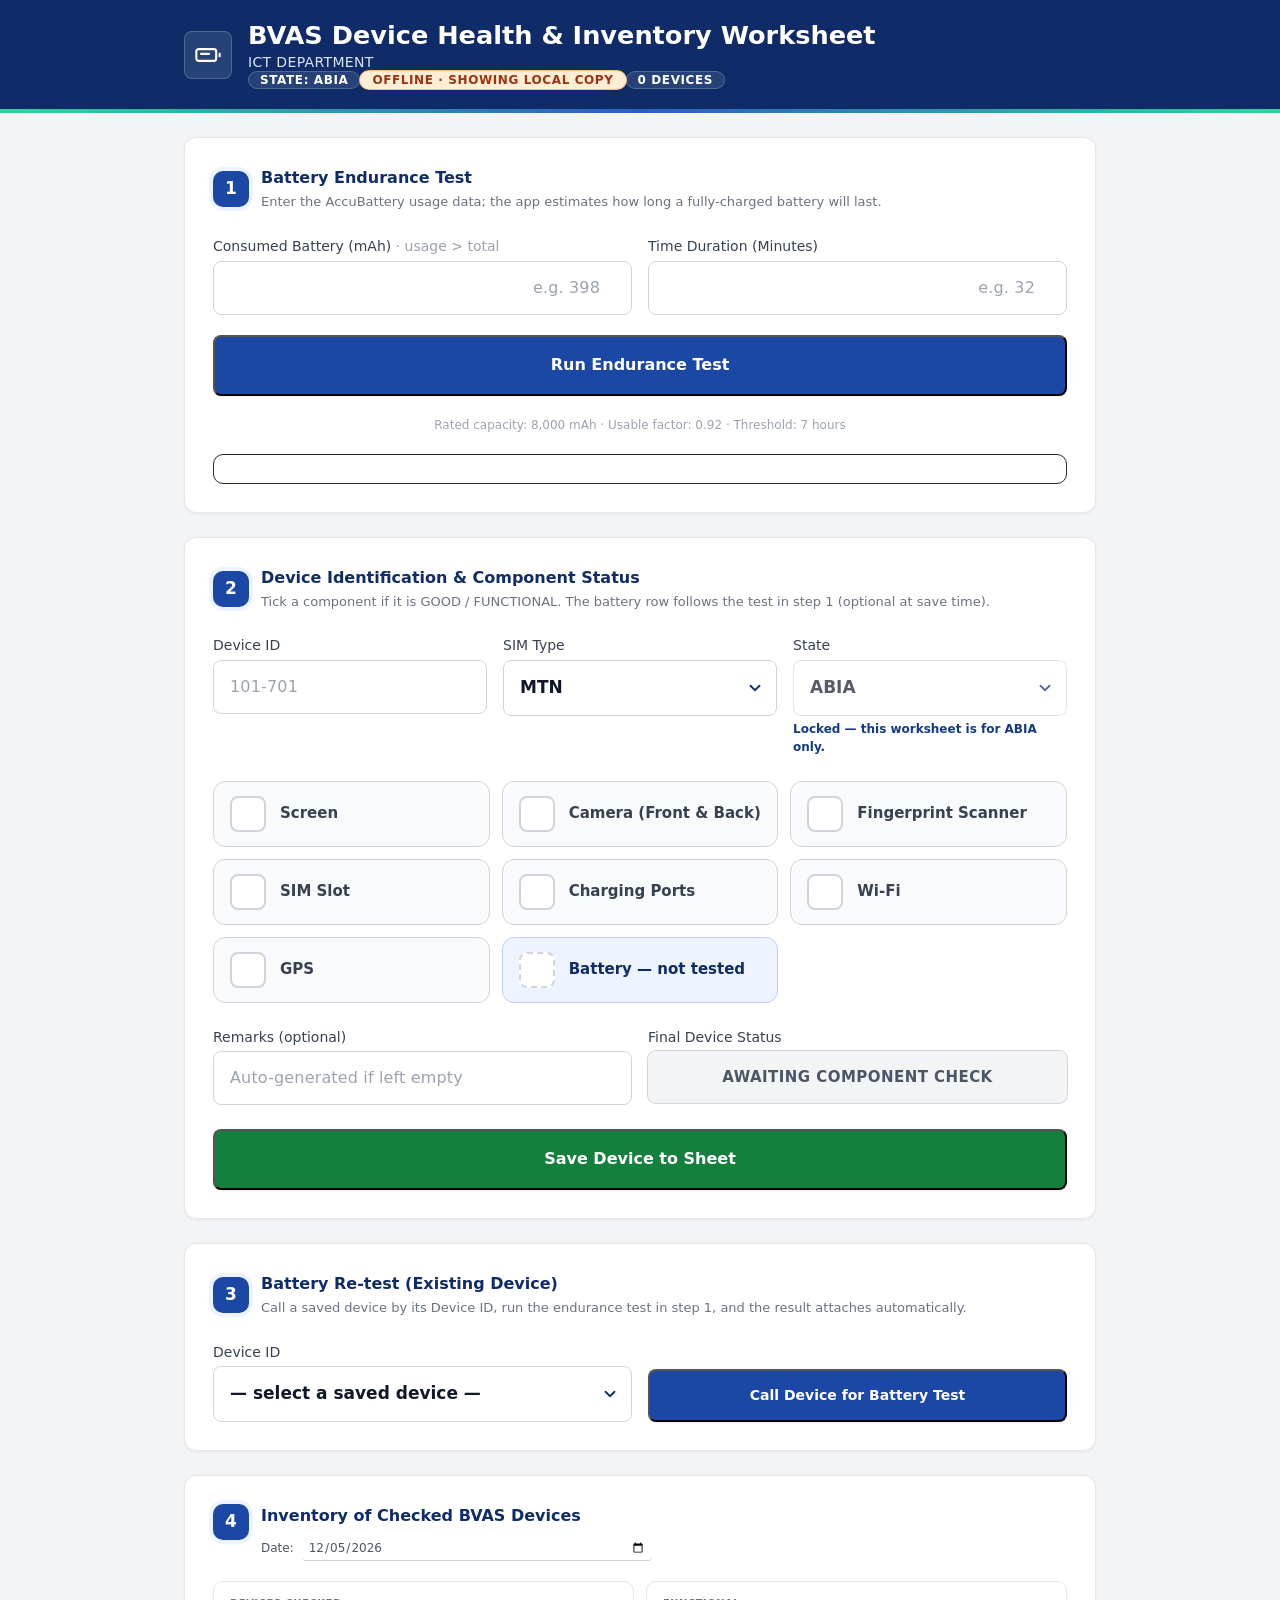
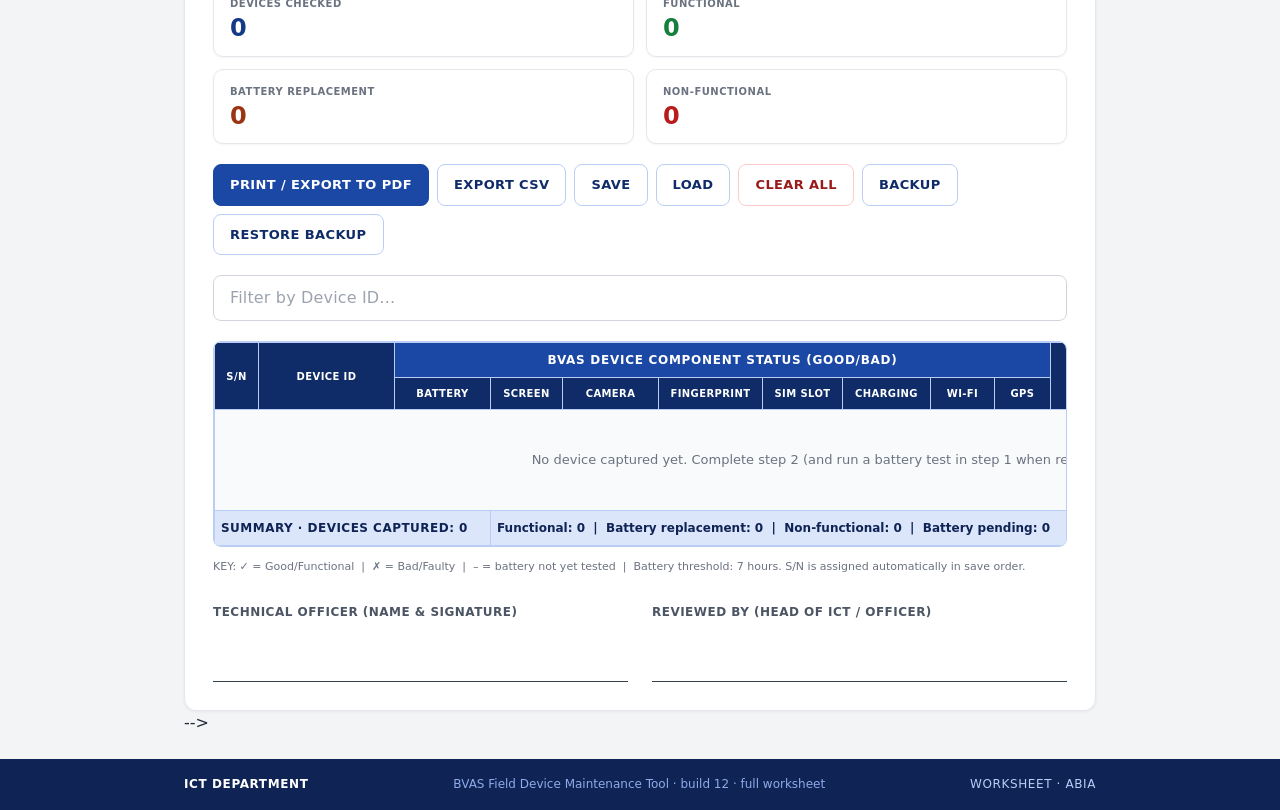
==== commit b4b686a2: "Use real 37 states (add ONDO, drop ALABA/OGOMO); prune stale dirs; migration 0002" ====
--- a/abia/index.html
+++ b/abia/index.html
@@ -304,9 +304,9 @@
 
     const FUNCTIONAL_COMPONENTS = COMPONENTS.filter((c) => c.key !== "sim");
 
-    const STATES = ["OGUN","ABIA","ADAMAWA","AKWA IBOM","ALABA","ANAMBRA","BAUCHI","BAYELSA","BENUE","BORNO",
+    const STATES = ["OGUN","ONDO","ABIA","ADAMAWA","AKWA IBOM","ANAMBRA","BAUCHI","BAYELSA","BENUE","BORNO",
       "CROSS RIVER","DELTA","EBONYI","EDO","EKITI","ENUGU","GOMBE","IMO","JIGAWA","KADUNA","KANO","KATSINA",
-      "KEBBI","KOGI","KWARA","LAGOS","NASSARAWA","NIGER","OGOMO","OSUN","OYO","PLATEAU","RIVERS","SOKOTO",
+      "KEBBI","KOGI","KWARA","LAGOS","NASSARAWA","NIGER","OSUN","OYO","PLATEAU","RIVERS","SOKOTO",
       "TARABA","YOBE","ZAMFARA","FCT ABUJA"];
 
     function normalizeState(s) {
@@ -1008,7 +1008,7 @@
     els.footerMeta.textContent = CALC_ONLY
       ? (LOCKED_STATE ? "Battery calculator \u00b7 " + LOCKED_STATE : "Battery calculator")
       : (LOCKED_STATE ? "Worksheet \u00b7 " + LOCKED_STATE : "Shared worksheet");
-    $("buildTag").textContent = "BVAS Field Device Maintenance Tool \u00b7 build 11 \u00b7 " + (CALC_ONLY ? "calculator only" : "full worksheet");
+    $("buildTag").textContent = "BVAS Field Device Maintenance Tool \u00b7 build 12 \u00b7 " + (CALC_ONLY ? "calculator only" : "full worksheet");
     if (CALC_ONLY) document.body.classList.add("calc-only");
 
     if (!CALC_ONLY) {
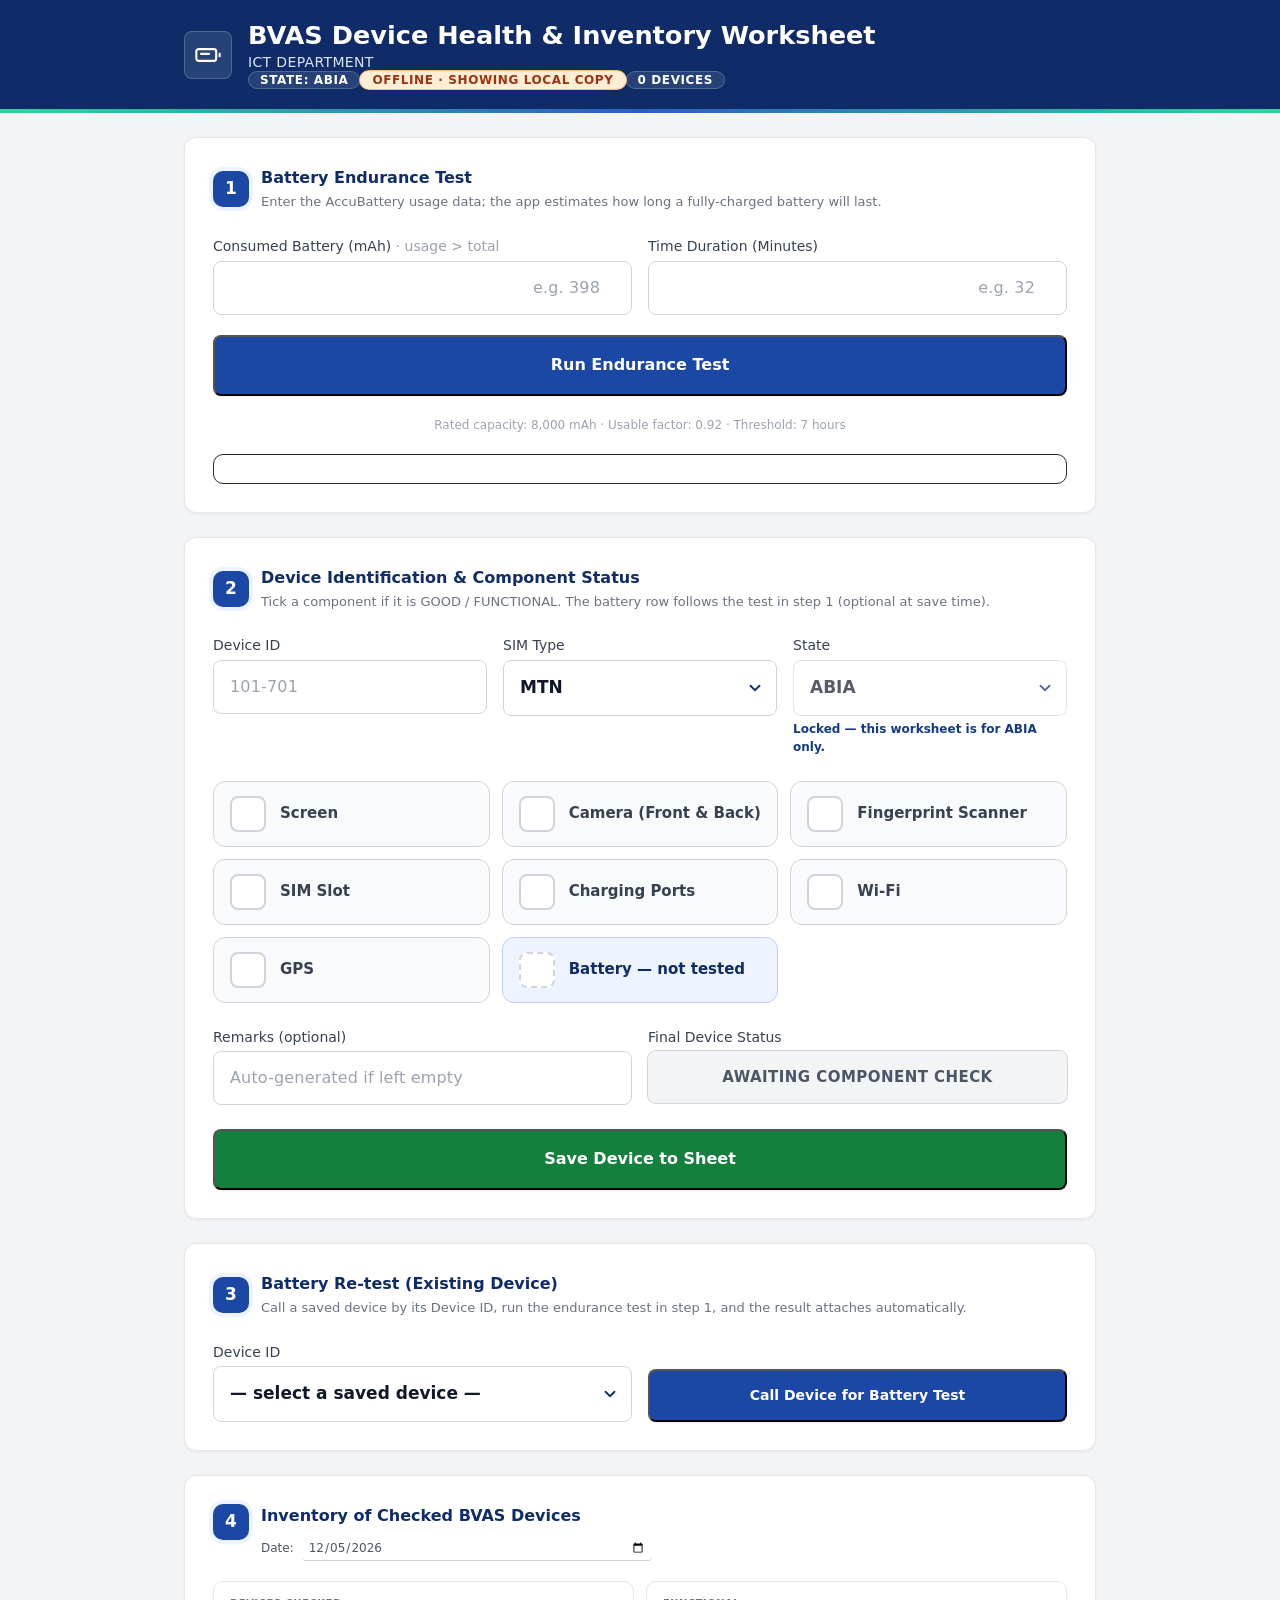
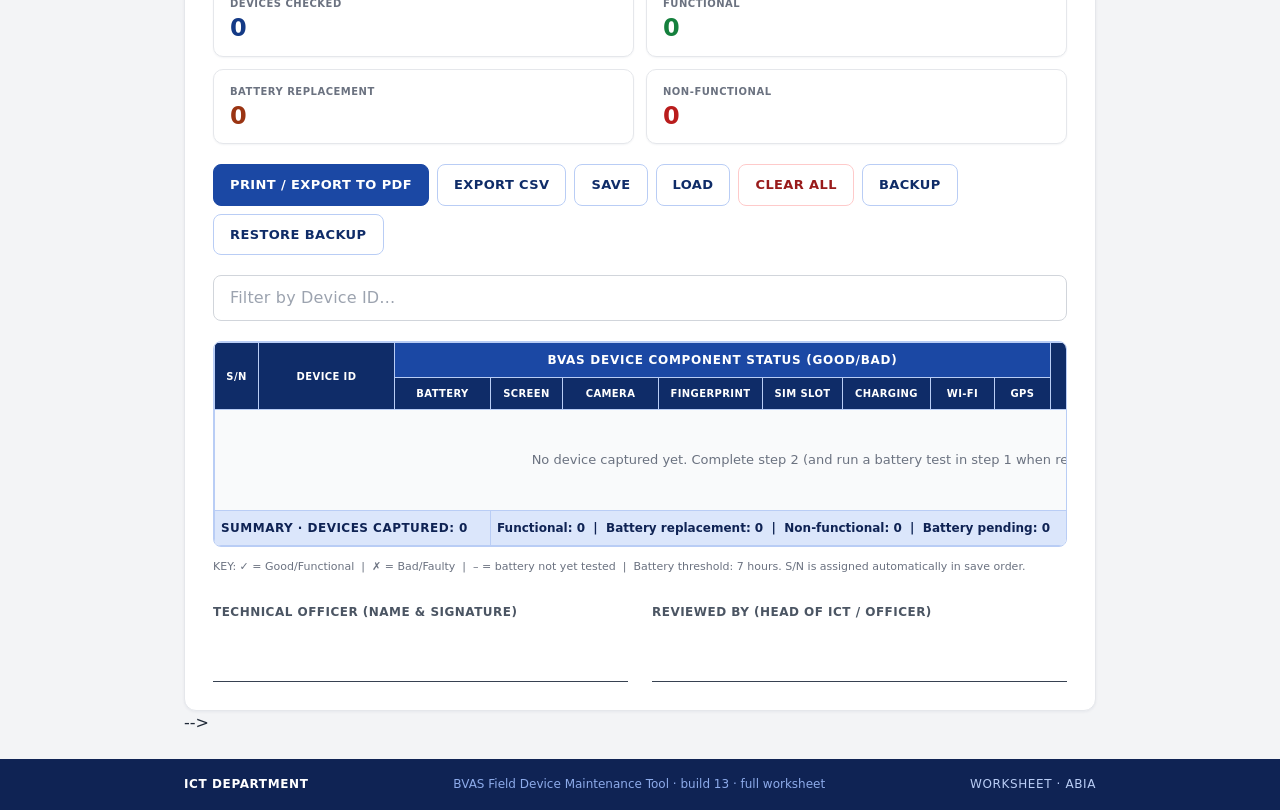
==== commit 4d88a589: "Calculator-only root; ?state= ignored (path URLs only give full worksheet)" ====
--- a/abia/index.html
+++ b/abia/index.html
@@ -320,19 +320,19 @@
     STATES.forEach((s) => { STATE_LOOKUP[normalizeState(s)] = s; });
     STATE_LOOKUP["FCT"] = "FCT ABUJA";
     STATE_LOOKUP["ABUJA"] = "FCT ABUJA";
-    // State comes from the URL path: /battery-calculator/ogun  (or /ogun on a LAN root).
-    // Legacy ?state=ogun links still work as a fallback. Same LOCKED_STATE => same
-    // localStorage key and DB table, so existing data carries over between the two forms.
+    // State comes from the URL path ONLY: /battery-calculator/ogun  (or /ogun on a LAN root).
+    // Legacy ?state=... URLs are deliberately ignored so they can't reach the worksheet.
     function stateFromPath() {
       const segs = String(window.location.pathname || "/").split("/").filter(Boolean);
       let last = segs[segs.length - 1];
       if (last === "index.html") last = segs[segs.length - 2] || "";
       return last || "";
     }
-    const RAW_STATE = stateFromPath() || new URLSearchParams(window.location.search).get("state") || "";
+    const RAW_STATE = stateFromPath();
     const LOCKED_STATE = STATE_LOOKUP[normalizeState(RAW_STATE)] || null;
 
-    const CALC_ONLY = false;
+    // Calculator only on the shared root; every state path gets the full worksheet.
+    const CALC_ONLY = !LOCKED_STATE;
 
     function storageKey() {
       return LOCKED_STATE ? STORAGE_KEY_BASE + "_" + LOCKED_STATE.replace(/\s+/g, "_") : STORAGE_KEY_BASE;
@@ -342,7 +342,7 @@
        Talks to Supabase's REST API (PostgREST) directly with fetch —
        no external SDK/CDN required. Keys from:
        Dashboard -> Project Settings -> API -> Project URL / anon public key.
-       Only active on a state URL (path or legacy ?state=); always syncs to bvas_devices_<state>. */
+       Only active on a state PATH URL; ?state=... params are ignored. */
     const SUPABASE_URL = "https://fabdxxznbalfnsbttqqn.supabase.co";
     const SUPABASE_ANON_KEY = "eyJhbGciOiJIUzI1NiIsInR5cCI6IkpXVCJ9.eyJpc3MiOiJzdXBhYmFzZSIsInJlZiI6ImZhYmR4eHpuYmFsZm5zYnR0cXFuIiwicm9sZSI6ImFub24iLCJpYXQiOjE3OTAyNDQ0MTQsImV4cCI6MjEwNTgyMDQxNH0.NcQRrm9iUop2dutFfPpXwJ6KgTdkyIgj8CZdEdcbaCE";
 
@@ -1008,7 +1008,7 @@
     els.footerMeta.textContent = CALC_ONLY
       ? (LOCKED_STATE ? "Battery calculator \u00b7 " + LOCKED_STATE : "Battery calculator")
       : (LOCKED_STATE ? "Worksheet \u00b7 " + LOCKED_STATE : "Shared worksheet");
-    $("buildTag").textContent = "BVAS Field Device Maintenance Tool \u00b7 build 12 \u00b7 " + (CALC_ONLY ? "calculator only" : "full worksheet");
+    $("buildTag").textContent = "BVAS Field Device Maintenance Tool \u00b7 build 13 \u00b7 " + (CALC_ONLY ? "calculator only" : "full worksheet");
     if (CALC_ONLY) document.body.classList.add("calc-only");
 
     if (!CALC_ONLY) {
